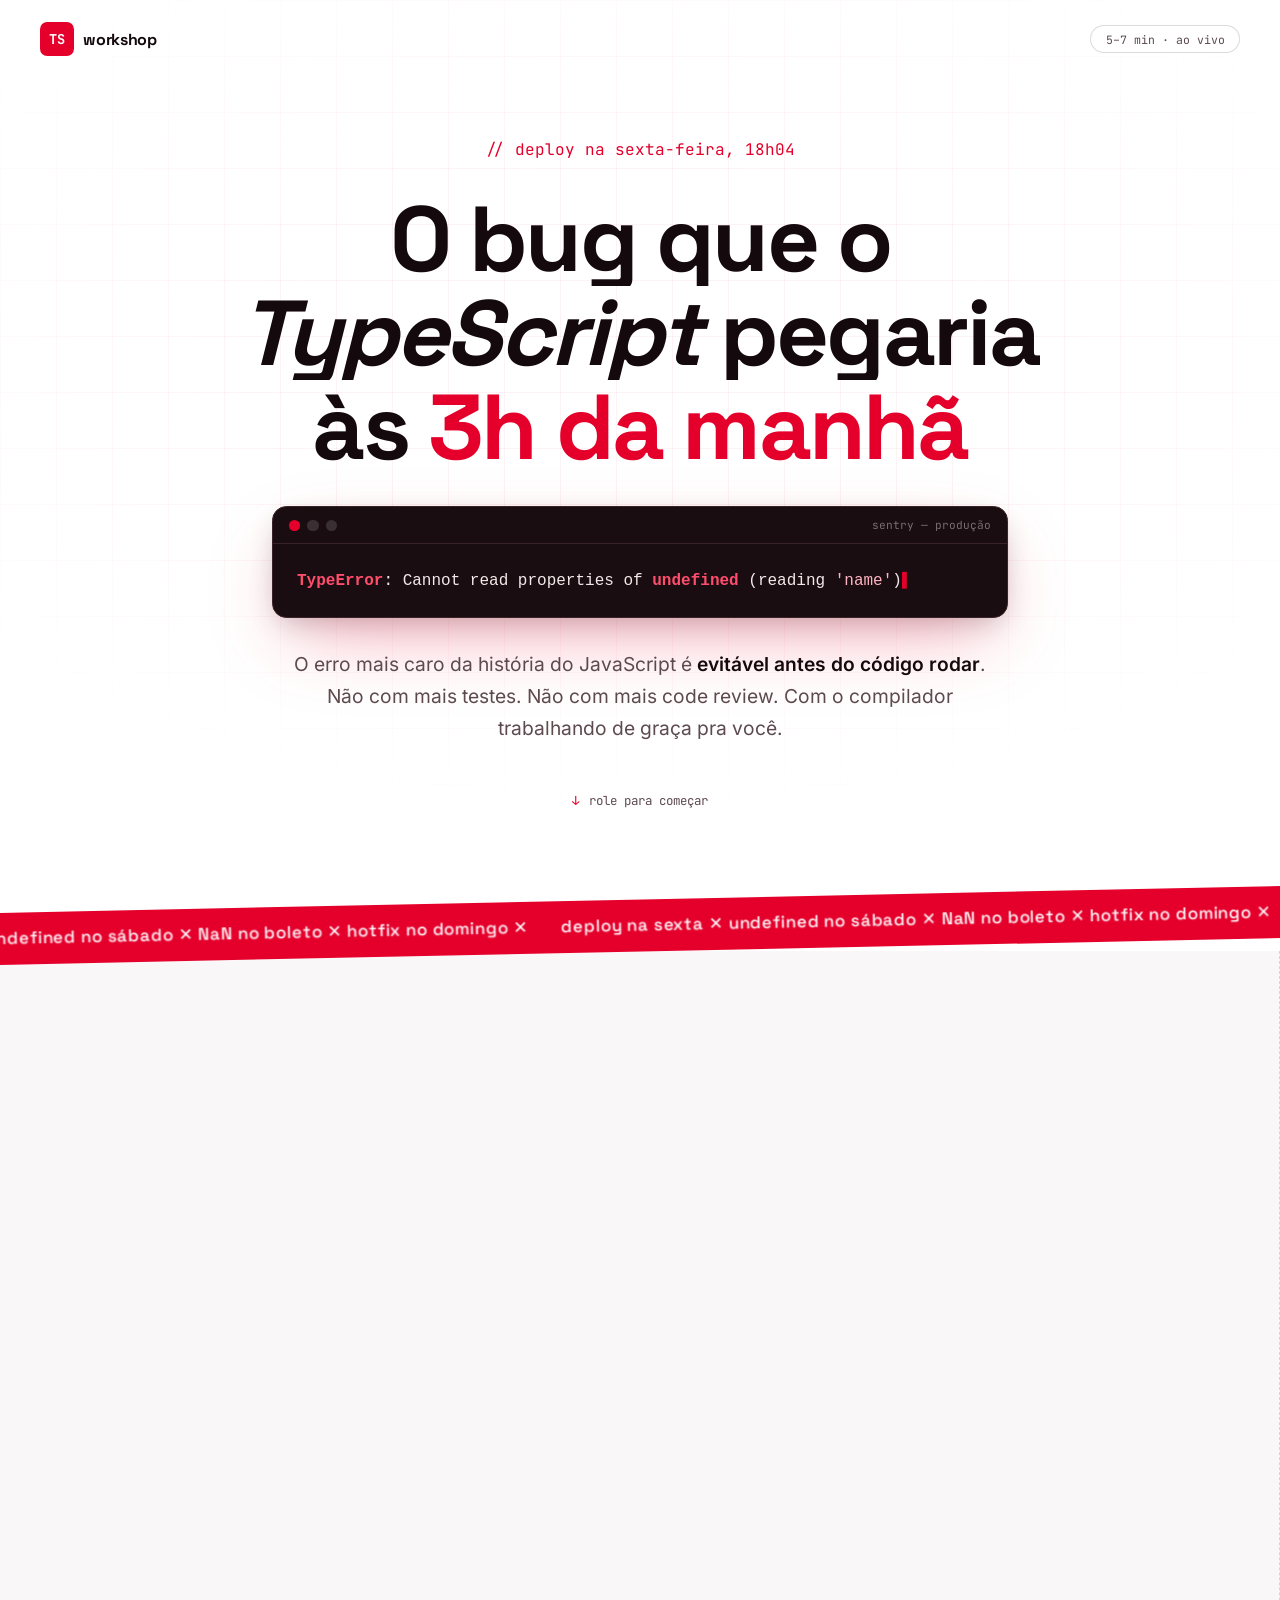
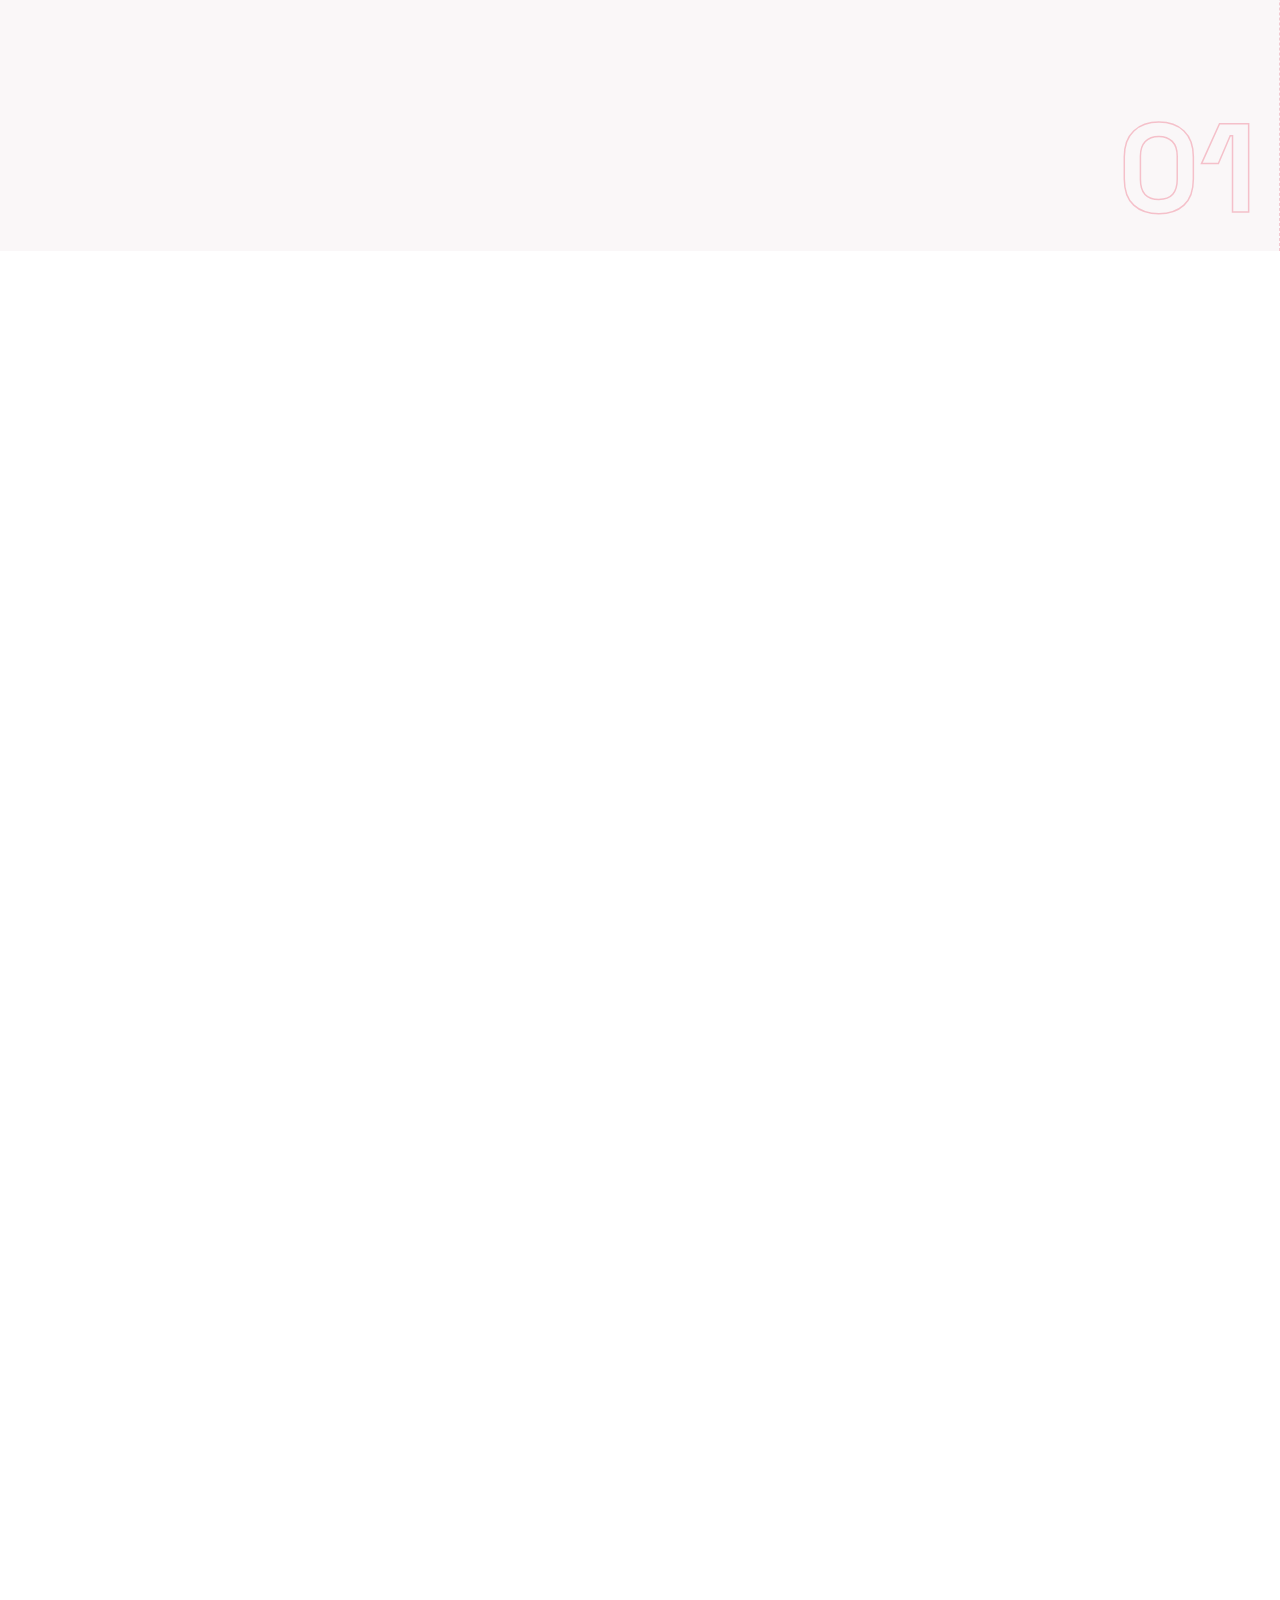
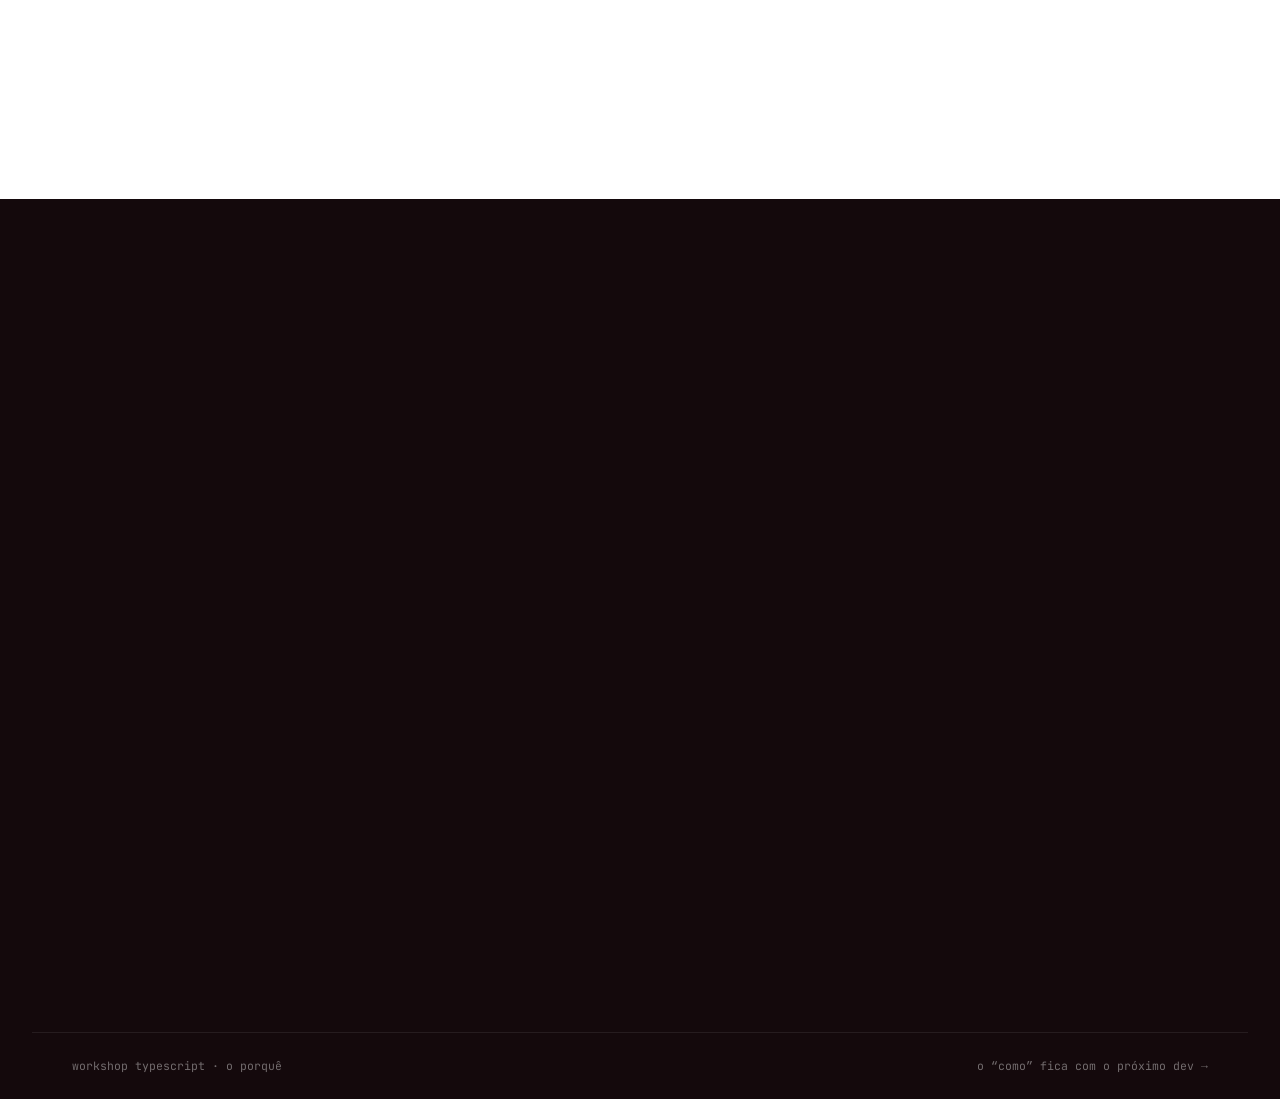
==== index.html @ 667bcd39 "Add TypeScript workshop landing page with horizontal scroll animations Red & white themed static lan" ====
<!DOCTYPE html>
<html lang="pt-BR" class="no-js">
<head>
  <meta charset="UTF-8" />
  <meta name="viewport" content="width=device-width, initial-scale=1.0" />
  <title>O bug que o TypeScript pegaria às 3h da manhã</title>
  <meta name="description" content="TypeScript não é sobre escrever tipos. É sobre mover o erro de lugar." />
  <link rel="stylesheet" href="styles.css" />
  <link rel="icon" href="data:image/svg+xml,<svg xmlns='http://www.w3.org/2000/svg' viewBox='0 0 100 100'><rect width='100' height='100' rx='16' fill='%23e4002b'/><text x='50' y='68' font-size='52' text-anchor='middle' fill='white' font-family='monospace' font-weight='bold'>TS</text></svg>" />
</head>
<body>

  <!-- Barra de progresso -->
  <div class="progress-bar" aria-hidden="true"><div class="progress-bar__fill"></div></div>

  <!-- Nav -->
  <nav class="nav">
    <div class="nav__logo"><span class="nav__logo-mark">TS</span><span class="nav__logo-text">workshop</span></div>
    <div class="nav__tag">5–7 min &middot; ao vivo</div>
  </nav>

  <!-- ============ HERO ============ -->
  <header class="hero">
    <div class="hero__bg-grid" aria-hidden="true"></div>
    <div class="hero__content">
      <p class="hero__kicker reveal-hero">// deploy na sexta-feira, 18h04</p>
      <h1 class="hero__title">
        <span class="hero__line"><span class="reveal-hero-line">O bug que o</span></span>
        <span class="hero__line"><span class="reveal-hero-line"><em>TypeScript</em> pegaria</span></span>
        <span class="hero__line"><span class="reveal-hero-line">às <span class="hero__red">3h da manhã</span></span></span>
      </h1>
      <div class="hero__terminal reveal-hero">
        <div class="terminal__bar">
          <span class="terminal__dot"></span><span class="terminal__dot"></span><span class="terminal__dot"></span>
          <span class="terminal__title">sentry — produção</span>
        </div>
        <pre class="terminal__body"><code><span class="t-red">TypeError</span><span class="t-white">: Cannot read properties of </span><span class="t-red">undefined</span><span class="t-white"> (reading </span><span class="t-str">'name'</span><span class="t-white">)</span><span class="terminal__cursor">▌</span></code></pre>
      </div>
      <p class="hero__sub reveal-hero">O erro mais caro da história do JavaScript é <strong>evitável antes do código rodar</strong>.<br />Não com mais testes. Não com mais code review. Com o compilador trabalhando de graça pra você.</p>
      <div class="hero__scroll-hint reveal-hero">
        <span class="hero__scroll-arrow">↓</span> role para começar
      </div>
    </div>
  </header>

  <!-- Marquee -->
  <div class="marquee" aria-hidden="true">
    <div class="marquee__track">
      <span>deploy na sexta ✕ undefined no sábado ✕ NaN no boleto ✕ hotfix no domingo ✕ </span><span>deploy na sexta ✕ undefined no sábado ✕ NaN no boleto ✕ hotfix no domingo ✕ </span>
    </div>
  </div>

  <!-- ============ SCROLL HORIZONTAL ============ -->
  <section class="hwrap" id="horizontal">
    <div class="htrack">

      <!-- Painel 1 — Abertura -->
      <article class="panel panel--intro" data-panel="01">
        <div class="panel__num">01</div>
        <div class="panel__inner">
          <p class="panel__kicker anim">a abertura</p>
          <h2 class="panel__title anim">“Levanta a mão quem já fez <span class="u-red">deploy na sexta</span>.”</h2>
          <p class="panel__text anim">Agora deixa a mão levantada quem descobriu <strong>no sábado</strong> que <code class="inline-code">user.name</code> era <code class="inline-code">undefined</code>.</p>
          <p class="panel__text anim">Esse erro tem nome, sobrenome e endereço — e uma família inteira de primos. Todos evitáveis <strong>antes do código rodar</strong>.</p>
        </div>
      </article>

      <!-- Painel 2 — A tese -->
      <article class="panel panel--red" data-panel="02">
        <div class="panel__num">02</div>
        <div class="panel__inner">
          <p class="panel__kicker anim">a tese</p>
          <h2 class="panel__title panel__title--big anim">TypeScript não é sobre escrever tipos.<br />É sobre <em>mover o erro de lugar</em>.</h2>
          <div class="cost-ladder">
            <div class="cost anim">
              <div class="cost__where">no <strong>editor</strong>, agora</div>
              <div class="cost__price">custa 10 segundos</div>
              <div class="cost__bar" style="--w: 6%"></div>
            </div>
            <div class="cost anim">
              <div class="cost__where">no <strong>code review</strong></div>
              <div class="cost__price">custa 20 minutos e um comentário passivo-agressivo</div>
              <div class="cost__bar" style="--w: 38%"></div>
            </div>
            <div class="cost anim">
              <div class="cost__where">em <strong>produção</strong></div>
              <div class="cost__price">custa Sentry lotado, hotfix, e o seu sábado</div>
              <div class="cost__bar" style="--w: 100%"></div>
            </div>
          </div>
          <p class="panel__text anim">TypeScript desloca o erro pro lugar mais barato possível: <strong>o sublinhado vermelho, antes do commit</strong>.</p>
        </div>
      </article>

      <!-- Painel 3 — JS aceita tudo -->
      <article class="panel panel--code" data-panel="03">
        <div class="panel__num">03</div>
        <div class="panel__inner panel__inner--split">
          <div class="panel__copy">
            <p class="panel__kicker anim">exemplo ao vivo</p>
            <h2 class="panel__title anim">JavaScript <span class="u-red">aceita tudo</span></h2>
            <p class="panel__text anim">O JavaScript não reclamou. Ele <strong>cooperou com o bug</strong>.</p>
            <p class="panel__text anim"><code class="inline-code">100 * undefined</code> é <code class="inline-code">NaN</code> — e <code class="inline-code">NaN</code> viaja feliz pelo sistema até aparecer num boleto.</p>
          </div>
          <div class="code-card anim">
            <div class="code-card__bar">
              <span class="code-card__lang code-card__lang--js">JS</span>
              <span class="code-card__file">desconto.js</span>
            </div>
            <pre class="code-card__body"><code><span class="t-kw">function</span> <span class="t-fn">calcularDesconto</span>(<span class="t-var">pedido</span>) {
  <span class="t-kw">return</span> <span class="t-var">pedido</span>.<span class="t-prop">total</span> * <span class="t-var">pedido</span>.<span class="t-prop">desconto</span>;
}

<span class="t-cm">// Três meses depois, outro dev chama:</span>
<span class="t-fn">calcularDesconto</span>({ <span class="t-prop">total</span>: <span class="t-num">100</span>, <span class="t-prop t-strike">descontoPercentual</span>: <span class="t-num">0.1</span> });

<span class="t-cm">// Resultado: <span class="t-nan">NaN</span>. Sem erro. Sem aviso.</span>
<span class="t-cm">// Só NaN no carrinho do cliente.</span></code></pre>
          </div>
        </div>
      </article>

      <!-- Painel 4 — O mesmo código em TS -->
      <article class="panel panel--code" data-panel="04">
        <div class="panel__num">04</div>
        <div class="panel__inner panel__inner--split panel__inner--rev">
          <div class="panel__copy">
            <p class="panel__kicker anim">o mesmo código</p>
            <h2 class="panel__title anim">TypeScript <span class="u-red">reclama agora</span></h2>
            <p class="panel__text anim">O erro aparece no editor, com sugestão de correção — antes de virar commit, antes de virar boleto.</p>
            <blockquote class="punchline anim">“O vermelho no editor é irritante.<br />O vermelho no Sentry é <em>caro</em>.”</blockquote>
          </div>
          <div class="code-card anim">
            <div class="code-card__bar">
              <span class="code-card__lang code-card__lang--ts">TS</span>
              <span class="code-card__file">desconto.ts</span>
            </div>
            <pre class="code-card__body"><code><span class="t-kw">interface</span> <span class="t-type">Pedido</span> {
  <span class="t-prop">total</span>: <span class="t-type">number</span>;
  <span class="t-prop">desconto</span>: <span class="t-type">number</span>;
}

<span class="t-kw">function</span> <span class="t-fn">calcularDesconto</span>(<span class="t-var">pedido</span>: <span class="t-type">Pedido</span>) {
  <span class="t-kw">return</span> <span class="t-var">pedido</span>.<span class="t-prop">total</span> * <span class="t-var">pedido</span>.<span class="t-prop">desconto</span>;
}

<span class="t-fn">calcularDesconto</span>({ <span class="t-prop">total</span>: <span class="t-num">100</span>, <span class="t-err">descontoPercentual</span>: <span class="t-num">0.1</span> });</code></pre>
            <div class="code-card__error">
              <span class="code-card__error-x">✕</span>
              <div>
                <strong>'descontoPercentual' does not exist in type 'Pedido'.</strong><br />
                <span class="code-card__error-hint">Did you mean 'desconto'?</span>
              </div>
            </div>
          </div>
        </div>
      </article>

      <!-- Painel 5 — Objeções -->
      <article class="panel panel--wide" data-panel="05">
        <div class="panel__num">05</div>
        <div class="panel__inner">
          <p class="panel__kicker anim">desmontando as objeções</p>
          <h2 class="panel__title anim">“Tá, mas…”</h2>
          <div class="objections">
            <div class="objection anim">
              <div class="objection__quote">“TS me deixa mais lento”</div>
              <p class="objection__answer">Verdade. Você perde <strong>10 segundos</strong> escrevendo o tipo. Em troca, deixa de perder <strong>2 horas</strong> debugando por que <code class="inline-code">NaN</code> apareceu num boleto.</p>
              <p class="objection__punch">É o pior trade da história… pra quem gosta de debugar.</p>
            </div>
            <div class="objection anim">
              <div class="objection__quote">“TS é verboso”</div>
              <p class="objection__answer">Isso era verdade em 2016. TypeScript moderno <strong>infere</strong> quase tudo:</p>
              <pre class="objection__code"><code><span class="t-kw">const</span> <span class="t-var">usuarios</span> = [<span class="t-str">"Ana"</span>, <span class="t-str">"Bruno"</span>]; <span class="t-cm">// string[]</span>
<span class="t-kw">const</span> <span class="t-var">total</span> = <span class="t-var">usuarios</span>.<span class="t-prop">length</span> * <span class="t-num">2</span>; <span class="t-cm">// number</span>

<span class="t-var">usuarios</span>.<span class="t-fn">map</span>(<span class="t-var">u</span> <span class="t-kw">=&gt;</span> <span class="t-var">u</span>.<span class="t-fn">toUpperCase</span>());
<span class="t-cm">// autocomplete completo, zero anotação</span></code></pre>
              <p class="objection__punch">Zero anotações. 100% tipado.</p>
            </div>
            <div class="objection anim">
              <div class="objection__quote">“Quando dá problema eu uso <code class="inline-code">any</code>”</div>
              <p class="objection__answer"><code class="inline-code">any</code> é o TypeScript em <strong>modo avião</strong>. Tá instalado, tá bonito no package.json, mas não faz absolutamente nada.</p>
              <p class="objection__punch">Cada <code class="inline-code">any</code> é uma promessa: “confia, eu sei o que tô fazendo”. Daqui a 6 meses, quem lê essa promessa é você.</p>
            </div>
          </div>
        </div>
      </article>

      <!-- Painel 6 — Documentação que não mente -->
      <article class="panel panel--red panel--code" data-panel="06">
        <div class="panel__num">06</div>
        <div class="panel__inner panel__inner--split">
          <div class="panel__copy">
            <p class="panel__kicker anim">júnior vs sênior</p>
            <h2 class="panel__title anim">Tipo é documentação<br />que <em>não mente</em></h2>
            <ul class="lie-list">
              <li class="anim">Comentário desatualiza <span>em silêncio</span></li>
              <li class="anim">README desatualiza <span>em silêncio</span></li>
              <li class="anim">JSDoc desatualiza <span>em silêncio</span></li>
              <li class="lie-list__truth anim">Tipo errado <strong>quebra o build</strong></li>
            </ul>
          </div>
          <div class="code-card code-card--on-red anim">
            <div class="code-card__bar">
              <span class="code-card__lang code-card__lang--ts">TS</span>
              <span class="code-card__file">contrato.ts</span>
            </div>
            <pre class="code-card__body"><code><span class="t-cm">// Isso aqui é um comentário.</span>
<span class="t-cm">// Pode estar mentindo agora mesmo.</span>
<span class="t-cm">// @param desconto — valor entre 0 e 1</span>

<span class="t-cm t-cm--strong">// Isso aqui é um contrato.</span>
<span class="t-cm t-cm--strong">// Se mentir, não compila.</span>
<span class="t-kw">function</span> <span class="t-fn">aplicar</span>(<span class="t-var">desconto</span>: <span class="t-type">number</span>): <span class="t-type">Preco</span> { <span class="t-cm">...</span> }</code></pre>
          </div>
        </div>
      </article>

      <!-- Painel 7 — O número -->
      <article class="panel panel--stat" data-panel="07">
        <div class="panel__num">07</div>
        <div class="panel__inner panel__inner--center">
          <p class="panel__kicker anim">pra quem gosta de número</p>
          <div class="stat anim">
            <span class="stat__value"><span class="stat__counter" data-target="15">0</span><span class="stat__pct">%</span></span>
            <p class="stat__label">dos bugs reais analisados teriam sido<br /><strong>detectados por um verificador de tipos</strong></p>
          </div>
          <p class="stat__source anim">Microsoft + University College London, <em>“To Type or Not to Type”</em> — milhares de bugs reais em projetos JavaScript públicos no GitHub.</p>
          <p class="stat__punch anim">Um em cada sete bugs. <span class="u-red">De graça.</span> Antes do commit.</p>
        </div>
      </article>

    </div>
  </section>

  <!-- ============ FECHAMENTO ============ -->
  <section class="outro">
    <div class="outro__inner">
      <p class="outro__line reveal-outro">TypeScript não é sobre confiar <em>menos</em> em você.</p>
      <p class="outro__line outro__line--big reveal-outro">É sobre não precisar confiar na sua <span class="u-red">memória</span><br />às 18h de uma sexta-feira.</p>
      <p class="outro__thanks reveal-outro">obrigado <span class="outro__cursor">▌</span></p>
    </div>
    <footer class="footer">
      <span>workshop typescript · o porquê</span>
      <span class="footer__hint">o “como” fica com o próximo dev →</span>
    </footer>
  </section>

  <script src="vendor/gsap.min.js"></script>
  <script src="vendor/ScrollTrigger.min.js"></script>
  <script src="main.js"></script>
</body>
</html>
---- styles.css ----
/* ============================================================
   O bug que o TypeScript pegaria às 3h da manhã
   Tema: vermelho & branco, moderno
   ============================================================ */

/* Fontes locais — a página funciona 100% offline */
@font-face {
  font-family: "Space Grotesk";
  font-weight: 500;
  font-style: normal;
  font-display: swap;
  src: url("vendor/fonts/space-grotesk-latin-500-normal.woff2") format("woff2");
}
@font-face {
  font-family: "Space Grotesk";
  font-weight: 700;
  font-style: normal;
  font-display: swap;
  src: url("vendor/fonts/space-grotesk-latin-700-normal.woff2") format("woff2");
}
@font-face {
  font-family: "Inter";
  font-weight: 400;
  font-style: normal;
  font-display: swap;
  src: url("vendor/fonts/inter-latin-400-normal.woff2") format("woff2");
}
@font-face {
  font-family: "Inter";
  font-weight: 600;
  font-style: normal;
  font-display: swap;
  src: url("vendor/fonts/inter-latin-600-normal.woff2") format("woff2");
}
@font-face {
  font-family: "JetBrains Mono";
  font-weight: 400;
  font-style: normal;
  font-display: swap;
  src: url("vendor/fonts/jetbrains-mono-latin-400-normal.woff2") format("woff2");
}
@font-face {
  font-family: "JetBrains Mono";
  font-weight: 400;
  font-style: italic;
  font-display: swap;
  src: url("vendor/fonts/jetbrains-mono-latin-400-italic.woff2") format("woff2");
}
@font-face {
  font-family: "JetBrains Mono";
  font-weight: 700;
  font-style: normal;
  font-display: swap;
  src: url("vendor/fonts/jetbrains-mono-latin-700-normal.woff2") format("woff2");
}

:root {
  --red: #e4002b;
  --red-dark: #b30022;
  --red-soft: #ffe9ed;
  --ink: #14090c;
  --ink-soft: #5c4a4f;
  --white: #ffffff;
  --off-white: #faf7f8;
  --code-bg: #1a0d11;
  --code-border: #3a2229;
  --font-display: "Space Grotesk", system-ui, sans-serif;
  --font-body: "Inter", system-ui, sans-serif;
  --font-mono: "JetBrains Mono", ui-monospace, monospace;
}

* { margin: 0; padding: 0; box-sizing: border-box; }

html { scroll-behavior: auto; }

body {
  font-family: var(--font-body);
  background: var(--white);
  color: var(--ink);
  overflow-x: hidden;
  -webkit-font-smoothing: antialiased;
}

::selection { background: var(--red); color: var(--white); }

em { font-style: italic; }
.u-red { color: var(--red); }

/* ---------- Progress bar ---------- */
.progress-bar {
  position: fixed;
  top: 0; left: 0; right: 0;
  height: 4px;
  background: transparent;
  z-index: 1000;
}
.progress-bar__fill {
  height: 100%;
  width: 100%;
  background: var(--red);
  transform-origin: left center;
  transform: scaleX(0);
}

/* ---------- Nav ---------- */
.nav {
  position: fixed;
  top: 0; left: 0; right: 0;
  display: flex;
  align-items: center;
  justify-content: space-between;
  padding: 1.4rem 2.5rem;
  z-index: 900;
  mix-blend-mode: normal;
  pointer-events: none;
}
.nav__logo {
  display: flex;
  align-items: center;
  gap: 0.6rem;
  font-family: var(--font-display);
  font-weight: 700;
}
.nav__logo-mark {
  display: grid;
  place-items: center;
  width: 2.1rem;
  height: 2.1rem;
  background: var(--red);
  color: var(--white);
  border-radius: 0.45rem;
  font-family: var(--font-mono);
  font-size: 0.85rem;
  font-weight: 700;
}
.nav__logo-text { letter-spacing: -0.02em; }
.nav__tag {
  font-family: var(--font-mono);
  font-size: 0.72rem;
  color: var(--ink-soft);
  border: 1px solid rgba(20, 9, 12, 0.15);
  border-radius: 99px;
  padding: 0.35rem 0.9rem;
  background: rgba(255, 255, 255, 0.7);
  backdrop-filter: blur(8px);
}

/* ---------- Hero ---------- */
.hero {
  min-height: 100vh;
  display: grid;
  place-items: center;
  position: relative;
  padding: 7rem 2rem 4rem;
  background: var(--white);
  overflow: hidden;
}
.hero__bg-grid {
  position: absolute;
  inset: 0;
  background-image:
    linear-gradient(rgba(228, 0, 43, 0.05) 1px, transparent 1px),
    linear-gradient(90deg, rgba(228, 0, 43, 0.05) 1px, transparent 1px);
  background-size: 56px 56px;
  mask-image: radial-gradient(ellipse 90% 70% at 50% 40%, black 30%, transparent 75%);
  -webkit-mask-image: radial-gradient(ellipse 90% 70% at 50% 40%, black 30%, transparent 75%);
}
.hero__content {
  position: relative;
  max-width: 62rem;
  text-align: center;
  display: flex;
  flex-direction: column;
  align-items: center;
  gap: 2rem;
}
.hero__kicker {
  font-family: var(--font-mono);
  color: var(--red);
  font-size: clamp(0.8rem, 1.4vw, 1rem);
}
.hero__title {
  font-family: var(--font-display);
  font-weight: 700;
  font-size: clamp(2.6rem, 7.2vw, 6rem);
  line-height: 1.02;
  letter-spacing: -0.03em;
}
.hero__line { display: block; overflow: hidden; }
.hero__line > span { display: inline-block; }
.hero__red {
  color: var(--red);
  position: relative;
  white-space: nowrap;
}
.hero__sub {
  max-width: 44rem;
  font-size: clamp(1rem, 1.6vw, 1.2rem);
  line-height: 1.65;
  color: var(--ink-soft);
}
.hero__sub strong { color: var(--ink); }

.hero__scroll-hint {
  font-family: var(--font-mono);
  font-size: 0.78rem;
  color: var(--ink-soft);
  display: flex;
  align-items: center;
  gap: 0.6rem;
  margin-top: 1rem;
}
.hero__scroll-arrow {
  display: inline-block;
  color: var(--red);
  animation: bounce 1.6s ease-in-out infinite;
}
@keyframes bounce {
  0%, 100% { transform: translateY(-3px); }
  50% { transform: translateY(4px); }
}

/* ---------- Terminal (hero) ---------- */
.hero__terminal {
  width: min(46rem, 92vw);
  background: var(--code-bg);
  border-radius: 0.9rem;
  border: 1px solid var(--code-border);
  box-shadow: 0 30px 80px -20px rgba(228, 0, 43, 0.35), 0 10px 30px -10px rgba(20, 9, 12, 0.3);
  text-align: left;
  overflow: hidden;
}
.terminal__bar {
  display: flex;
  align-items: center;
  gap: 0.45rem;
  padding: 0.7rem 1rem;
  border-bottom: 1px solid var(--code-border);
}
.terminal__dot {
  width: 0.7rem; height: 0.7rem;
  border-radius: 50%;
  background: rgba(255, 255, 255, 0.14);
}
.terminal__dot:first-child { background: var(--red); }
.terminal__title {
  margin-left: auto;
  font-family: var(--font-mono);
  font-size: 0.7rem;
  color: rgba(255, 255, 255, 0.4);
}
.terminal__body,
.code-card__body,
.objection__code {
  color: #e8dde0; /* cor base p/ pontuação fora dos spans de token */
}
.terminal__body {
  padding: 1.4rem 1.5rem;
  font-family: var(--font-mono);
  font-size: clamp(0.78rem, 1.6vw, 1rem);
  line-height: 1.6;
  white-space: pre-wrap;
  word-break: break-word;
}
.terminal__cursor {
  color: var(--red);
  animation: blink 1s steps(1) infinite;
}
@keyframes blink { 50% { opacity: 0; } }

/* Tokens de código */
.t-red   { color: #ff4d6d; font-weight: 700; }
.t-white { color: #f2e9eb; }
.t-str   { color: #ffb3c1; }
.t-kw    { color: #ff4d6d; }
.t-fn    { color: #ffd166; }
.t-var   { color: #f2e9eb; }
.t-prop  { color: #9ad1ff; }
.t-num   { color: #c8b6ff; }
.t-type  { color: #7ae0c3; }
.t-cm    { color: #7d6a70; }
.t-cm--strong { color: #ffb3c1; }
.t-err   {
  color: #ff4d6d;
  text-decoration: underline wavy #ff2444 1.5px;
  text-underline-offset: 4px;
}
.t-strike { position: relative; }
.t-nan { color: #ff4d6d; font-weight: 700; }

/* ---------- Marquee ---------- */
.marquee {
  background: var(--red);
  color: var(--white);
  overflow: hidden;
  padding: 0.9rem 0;
  transform: rotate(-1.2deg) scale(1.02);
  position: relative;
  z-index: 5;
}
.marquee__track {
  display: flex;
  white-space: nowrap;
  font-family: var(--font-display);
  font-weight: 500;
  font-size: 1.05rem;
  letter-spacing: 0.04em;
  will-change: transform;
}
.marquee__track span { padding-right: 2rem; }

/* ---------- Scroll horizontal ---------- */
.hwrap {
  position: relative;
  overflow: hidden;
  background: var(--off-white);
}
.htrack {
  display: flex;
  height: 100vh;
  width: max-content;
}

.panel {
  position: relative;
  width: 100vw;
  height: 100vh;
  flex-shrink: 0;
  display: grid;
  place-items: center;
  padding: 6rem 4rem 4rem;
  border-right: 1px dashed rgba(228, 0, 43, 0.2);
}
.panel--wide { width: 120vw; }

.panel__num {
  position: absolute;
  bottom: 1.2rem;
  right: 2rem;
  font-family: var(--font-display);
  font-weight: 700;
  font-size: clamp(5rem, 14vh, 9rem);
  line-height: 1;
  color: transparent;
  -webkit-text-stroke: 1.5px rgba(228, 0, 43, 0.22);
  pointer-events: none;
  user-select: none;
}
.panel--red .panel__num { -webkit-text-stroke-color: rgba(255, 255, 255, 0.3); }

.panel__inner {
  max-width: 60rem;
  width: 100%;
}
.panel__inner--center { text-align: center; }
.panel__inner--split {
  display: grid;
  grid-template-columns: 1fr 1.1fr;
  gap: 4rem;
  align-items: center;
  max-width: 78rem;
}
.panel__inner--rev { grid-template-columns: 1.1fr 1fr; }
.panel__inner--rev .panel__copy { order: 2; }
.panel__inner--rev .code-card { order: 1; }

.panel__kicker {
  font-family: var(--font-mono);
  font-size: 0.8rem;
  color: var(--red);
  text-transform: lowercase;
  letter-spacing: 0.12em;
  margin-bottom: 1.2rem;
}
.panel__kicker::before { content: "// "; }

.panel__title {
  font-family: var(--font-display);
  font-weight: 700;
  font-size: clamp(1.9rem, 4vw, 3.4rem);
  line-height: 1.08;
  letter-spacing: -0.02em;
  margin-bottom: 1.6rem;
}
.panel__title--big { font-size: clamp(2rem, 4.6vw, 3.9rem); }

.panel__text {
  font-size: clamp(1rem, 1.5vw, 1.18rem);
  line-height: 1.7;
  color: var(--ink-soft);
  margin-bottom: 1rem;
  max-width: 40rem;
}
.panel__text strong { color: var(--ink); }

.inline-code {
  font-family: var(--font-mono);
  font-size: 0.86em;
  background: var(--red-soft);
  color: var(--red-dark);
  padding: 0.12em 0.42em;
  border-radius: 0.35em;
}

/* Painel vermelho (invertido) */
.panel--red {
  background: var(--red);
  color: var(--white);
}
.panel--red .panel__kicker { color: rgba(255, 255, 255, 0.75); }
.panel--red .panel__text { color: rgba(255, 255, 255, 0.82); }
.panel--red .panel__text strong { color: var(--white); }
.panel--red .inline-code { background: rgba(255, 255, 255, 0.16); color: var(--white); }

/* ---------- Escada de custo (painel 02) ---------- */
.cost-ladder {
  display: flex;
  flex-direction: column;
  gap: 1.1rem;
  margin: 2.2rem 0;
  max-width: 46rem;
}
.cost {
  display: grid;
  grid-template-columns: 11rem 1fr;
  gap: 0.2rem 1.4rem;
  align-items: baseline;
}
.cost__where { font-family: var(--font-display); font-size: 1.05rem; }
.cost__price { font-size: 0.95rem; color: rgba(255, 255, 255, 0.85); }
.cost__bar {
  grid-column: 1 / -1;
  height: 0.5rem;
  border-radius: 99px;
  background: rgba(255, 255, 255, 0.18);
  position: relative;
  overflow: hidden;
}
.cost__bar::after {
  content: "";
  position: absolute;
  inset: 0;
  width: var(--w);
  background: var(--white);
  border-radius: inherit;
  transform: scaleX(0);
  transform-origin: left center;
  transition: transform 1.1s cubic-bezier(0.22, 1, 0.36, 1) 0.15s;
}
.panel--red.is-active .cost__bar::after { transform: scaleX(1); }

/* ---------- Code cards ---------- */
.code-card {
  background: var(--code-bg);
  border: 1px solid var(--code-border);
  border-radius: 1rem;
  overflow: hidden;
  box-shadow: 0 30px 70px -25px rgba(20, 9, 12, 0.45);
  min-width: 0;
}
.code-card--on-red {
  box-shadow: 0 30px 70px -25px rgba(0, 0, 0, 0.5);
  border-color: rgba(255, 255, 255, 0.15);
}
.code-card__bar {
  display: flex;
  align-items: center;
  gap: 0.8rem;
  padding: 0.75rem 1.1rem;
  border-bottom: 1px solid var(--code-border);
}
.code-card__lang {
  font-family: var(--font-mono);
  font-weight: 700;
  font-size: 0.7rem;
  padding: 0.2rem 0.5rem;
  border-radius: 0.3rem;
}
.code-card__lang--js { background: #f7df1e; color: #1a0d11; }
.code-card__lang--ts { background: #3178c6; color: #fff; }
.code-card__file {
  font-family: var(--font-mono);
  font-size: 0.75rem;
  color: rgba(255, 255, 255, 0.45);
}
.code-card__body {
  padding: 1.3rem 1.4rem;
  font-family: var(--font-mono);
  font-size: clamp(0.72rem, 1.15vw, 0.92rem);
  line-height: 1.75;
  overflow-x: auto;
}
.code-card__error {
  display: flex;
  gap: 0.8rem;
  align-items: flex-start;
  padding: 0.9rem 1.4rem 1.1rem;
  background: rgba(255, 36, 68, 0.1);
  border-top: 1px solid rgba(255, 36, 68, 0.35);
  font-family: var(--font-mono);
  font-size: 0.78rem;
  line-height: 1.55;
  color: #ffccd5;
}
.code-card__error-x {
  color: #fff;
  background: var(--red);
  width: 1.15rem;
  height: 1.15rem;
  border-radius: 50%;
  display: grid;
  place-items: center;
  font-size: 0.6rem;
  flex-shrink: 0;
  margin-top: 0.1rem;
}
.code-card__error-hint { color: #7ae0c3; }

.punchline {
  font-family: var(--font-display);
  font-size: clamp(1.2rem, 2vw, 1.6rem);
  font-weight: 500;
  line-height: 1.35;
  border-left: 4px solid var(--red);
  padding-left: 1.2rem;
  margin-top: 2rem;
}
.punchline em { color: var(--red); font-style: normal; }

/* ---------- Objeções (painel 05) ---------- */
.objections {
  display: grid;
  grid-template-columns: repeat(3, minmax(18rem, 1fr));
  gap: 1.6rem;
  margin-top: 1rem;
}
.objection {
  background: var(--white);
  border: 1px solid rgba(228, 0, 43, 0.14);
  border-radius: 1.1rem;
  padding: 1.8rem 1.6rem;
  box-shadow: 0 18px 45px -20px rgba(228, 0, 43, 0.18);
  display: flex;
  flex-direction: column;
  gap: 0.9rem;
  transition: transform 0.35s ease, box-shadow 0.35s ease;
}
.objection:hover {
  transform: translateY(-6px);
  box-shadow: 0 28px 60px -20px rgba(228, 0, 43, 0.3);
}
.objection__quote {
  font-family: var(--font-display);
  font-weight: 700;
  font-size: 1.25rem;
  color: var(--red);
  line-height: 1.25;
}
.objection__answer {
  font-size: 0.95rem;
  line-height: 1.65;
  color: var(--ink-soft);
}
.objection__answer strong { color: var(--ink); }
.objection__punch {
  font-size: 0.9rem;
  font-weight: 600;
  line-height: 1.5;
  margin-top: auto;
  padding-top: 0.4rem;
  border-top: 1px dashed rgba(228, 0, 43, 0.25);
}
.objection__code {
  background: var(--code-bg);
  border-radius: 0.7rem;
  padding: 0.9rem 1rem;
  font-family: var(--font-mono);
  font-size: 0.68rem;
  line-height: 1.7;
  overflow-x: auto;
}

/* ---------- Lista "mente em silêncio" (painel 06) ---------- */
.lie-list {
  list-style: none;
  display: flex;
  flex-direction: column;
  gap: 0.9rem;
  font-size: clamp(1rem, 1.5vw, 1.2rem);
}
.lie-list li {
  padding-left: 1.6rem;
  position: relative;
  color: rgba(255, 255, 255, 0.85);
}
.lie-list li::before {
  content: "✕";
  position: absolute;
  left: 0;
  color: rgba(255, 255, 255, 0.5);
  font-size: 0.85em;
}
.lie-list li span { opacity: 0.6; font-style: italic; }
.lie-list__truth {
  color: var(--white) !important;
  font-family: var(--font-display);
  font-weight: 700;
  font-size: 1.15em;
  margin-top: 0.5rem;
}
.lie-list__truth::before { content: "✓" !important; color: var(--white) !important; }

/* ---------- Stat (painel 07) ---------- */
.panel--stat { background: var(--off-white); }
.stat { margin: 1rem 0 1.5rem; }
.stat__value {
  font-family: var(--font-display);
  font-weight: 700;
  font-size: clamp(6rem, 22vh, 13rem);
  line-height: 1;
  color: var(--red);
  letter-spacing: -0.04em;
  display: inline-flex;
  align-items: baseline;
}
.stat__pct { font-size: 0.45em; }
.stat__label {
  font-size: clamp(1.05rem, 1.8vw, 1.35rem);
  line-height: 1.5;
  color: var(--ink-soft);
  margin-top: 0.8rem;
}
.stat__label strong { color: var(--ink); }
.stat__source {
  font-size: 0.85rem;
  color: var(--ink-soft);
  max-width: 34rem;
  margin: 0 auto 1.4rem;
  line-height: 1.6;
}
.stat__punch {
  font-family: var(--font-display);
  font-weight: 700;
  font-size: clamp(1.3rem, 2.4vw, 1.9rem);
}

/* ---------- Outro ---------- */
.outro {
  min-height: 100vh;
  background: var(--ink);
  color: var(--white);
  display: flex;
  flex-direction: column;
  justify-content: center;
  align-items: center;
  text-align: center;
  padding: 6rem 2rem 0;
  position: relative;
}
.outro__inner {
  display: flex;
  flex-direction: column;
  gap: 2rem;
  align-items: center;
  flex: 1;
  justify-content: center;
}
.outro__line {
  font-family: var(--font-display);
  font-size: clamp(1.3rem, 2.6vw, 2rem);
  color: rgba(255, 255, 255, 0.75);
}
.outro__line--big {
  font-size: clamp(2rem, 5vw, 4rem);
  font-weight: 700;
  line-height: 1.15;
  letter-spacing: -0.02em;
  color: var(--white);
}
.outro__thanks {
  font-family: var(--font-mono);
  color: var(--red);
  font-size: clamp(1rem, 1.8vw, 1.4rem);
  margin-top: 2rem;
}
.outro__cursor { animation: blink 1s steps(1) infinite; }

.footer {
  width: 100%;
  display: flex;
  justify-content: space-between;
  padding: 1.6rem 2.5rem;
  font-family: var(--font-mono);
  font-size: 0.72rem;
  color: rgba(255, 255, 255, 0.4);
  border-top: 1px solid rgba(255, 255, 255, 0.08);
}

/* ---------- Estados de animação ---------- */
.anim { opacity: 0; }
.reveal-hero, .reveal-hero-line, .reveal-outro { opacity: 0; }

/* Sem JS / prefers-reduced-motion: tudo visível */
@media (prefers-reduced-motion: reduce) {
  .anim, .reveal-hero, .reveal-hero-line, .reveal-outro { opacity: 1 !important; transform: none !important; }
  .marquee__track { animation: none !important; }
  .hero__scroll-arrow, .terminal__cursor, .outro__cursor { animation: none; }
  .panel--red .cost__bar::after { transform: scaleX(1); transition: none; }
}
.no-js .anim, .no-js .reveal-hero, .no-js .reveal-hero-line, .no-js .reveal-outro { opacity: 1; }

/* ---------- Mobile: scroll vertical normal ---------- */
@media (max-width: 900px) {
  .htrack { flex-direction: column; height: auto; width: 100%; }
  .panel, .panel--wide {
    width: 100%;
    height: auto;
    min-height: 100svh;
    padding: 5rem 1.5rem 6rem;
    border-right: none;
    border-bottom: 1px dashed rgba(228, 0, 43, 0.2);
  }
  .panel__inner--split, .panel__inner--rev { grid-template-columns: 1fr; gap: 2rem; }
  .panel__inner--rev .panel__copy { order: 1; }
  .panel__inner--rev .code-card { order: 2; }
  .objections { grid-template-columns: 1fr; }
  .cost { grid-template-columns: 1fr; }
  .nav { padding: 1rem 1.2rem; }
  .panel__num { font-size: 4.5rem; bottom: 0.8rem; right: 1.2rem; }
}
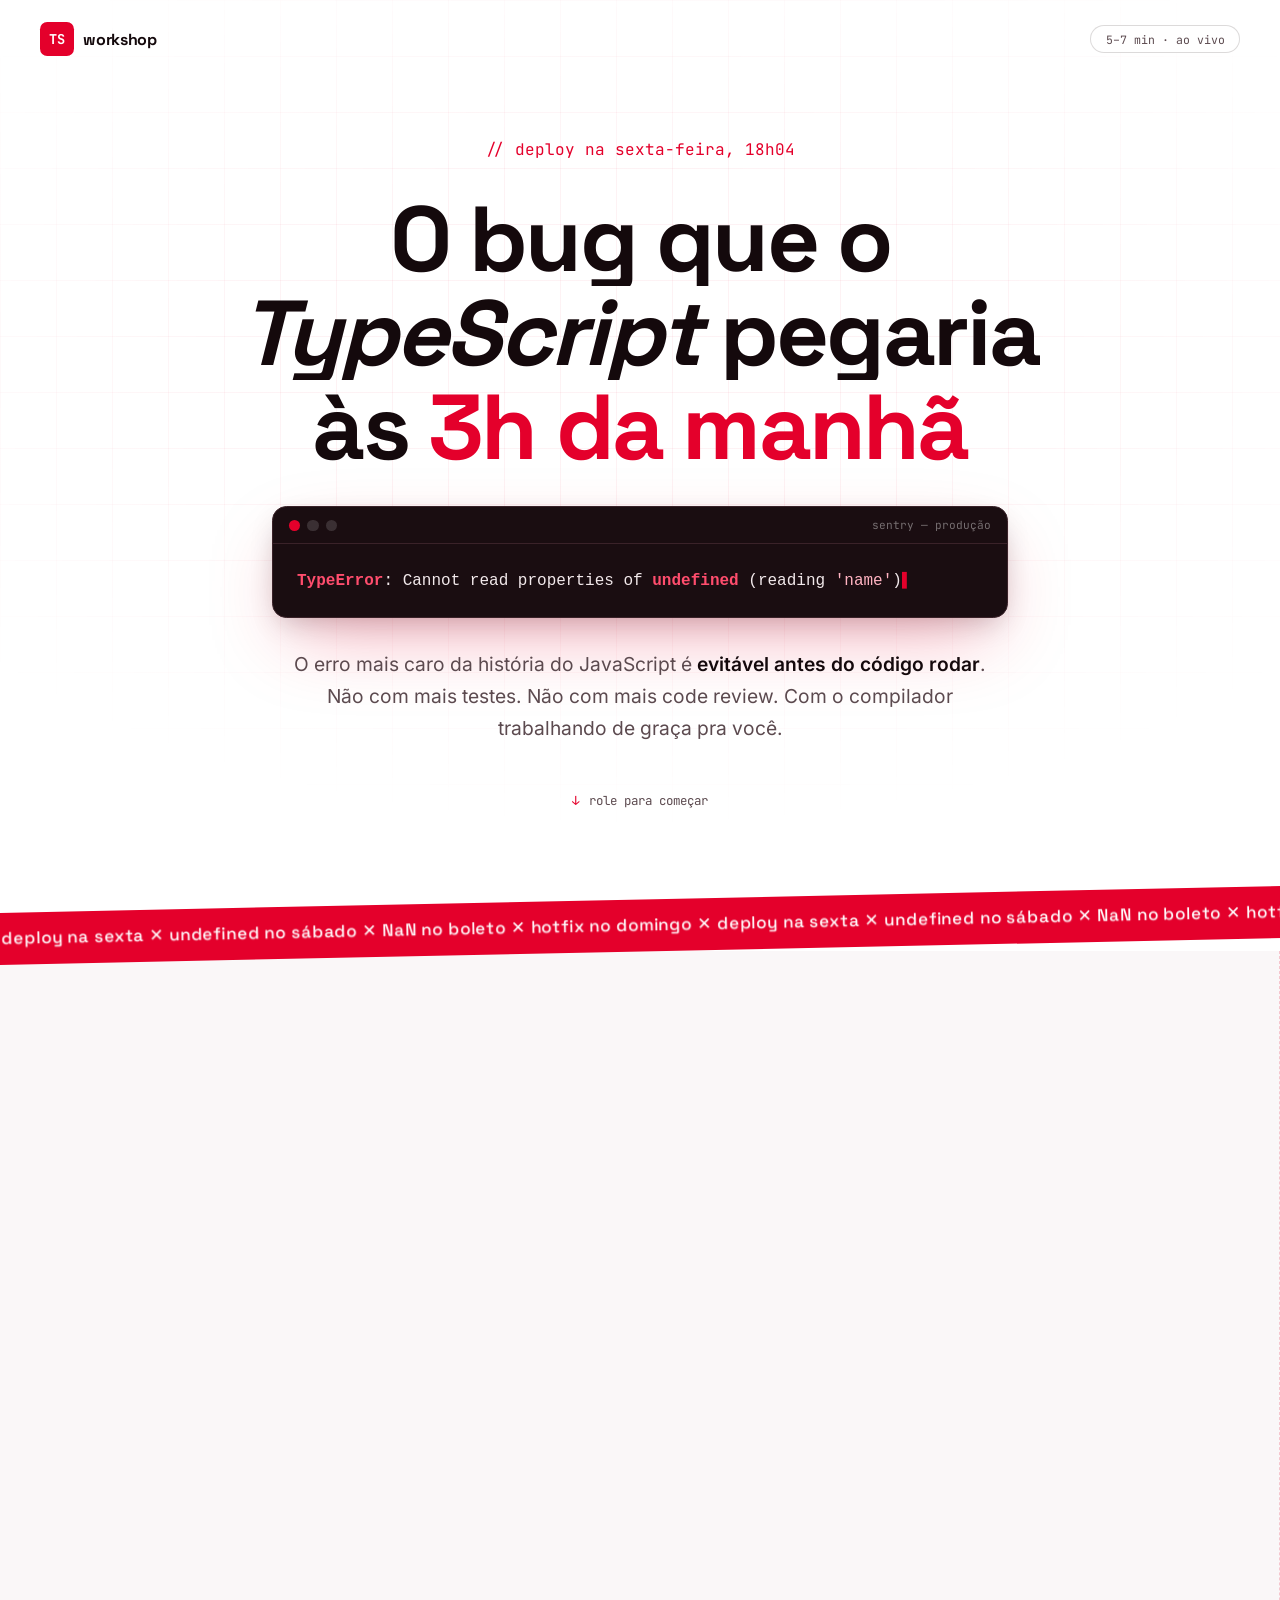
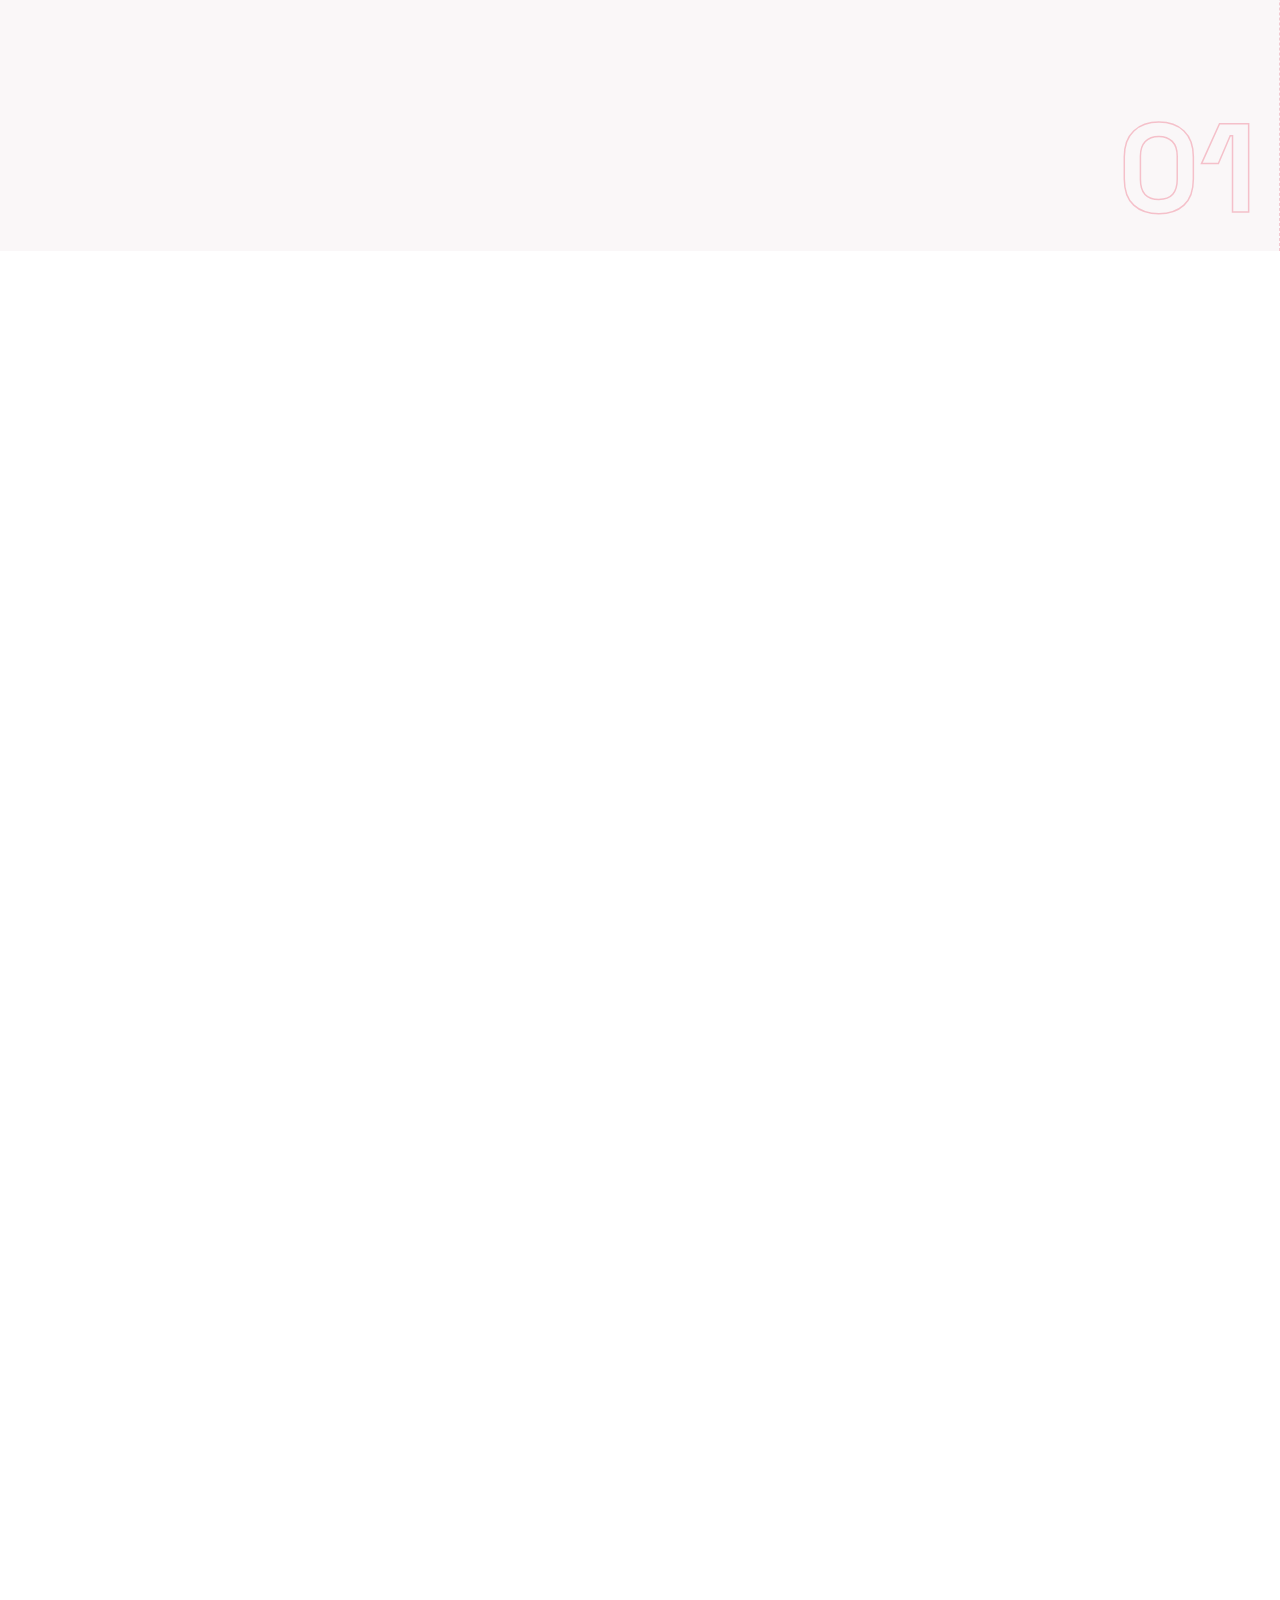
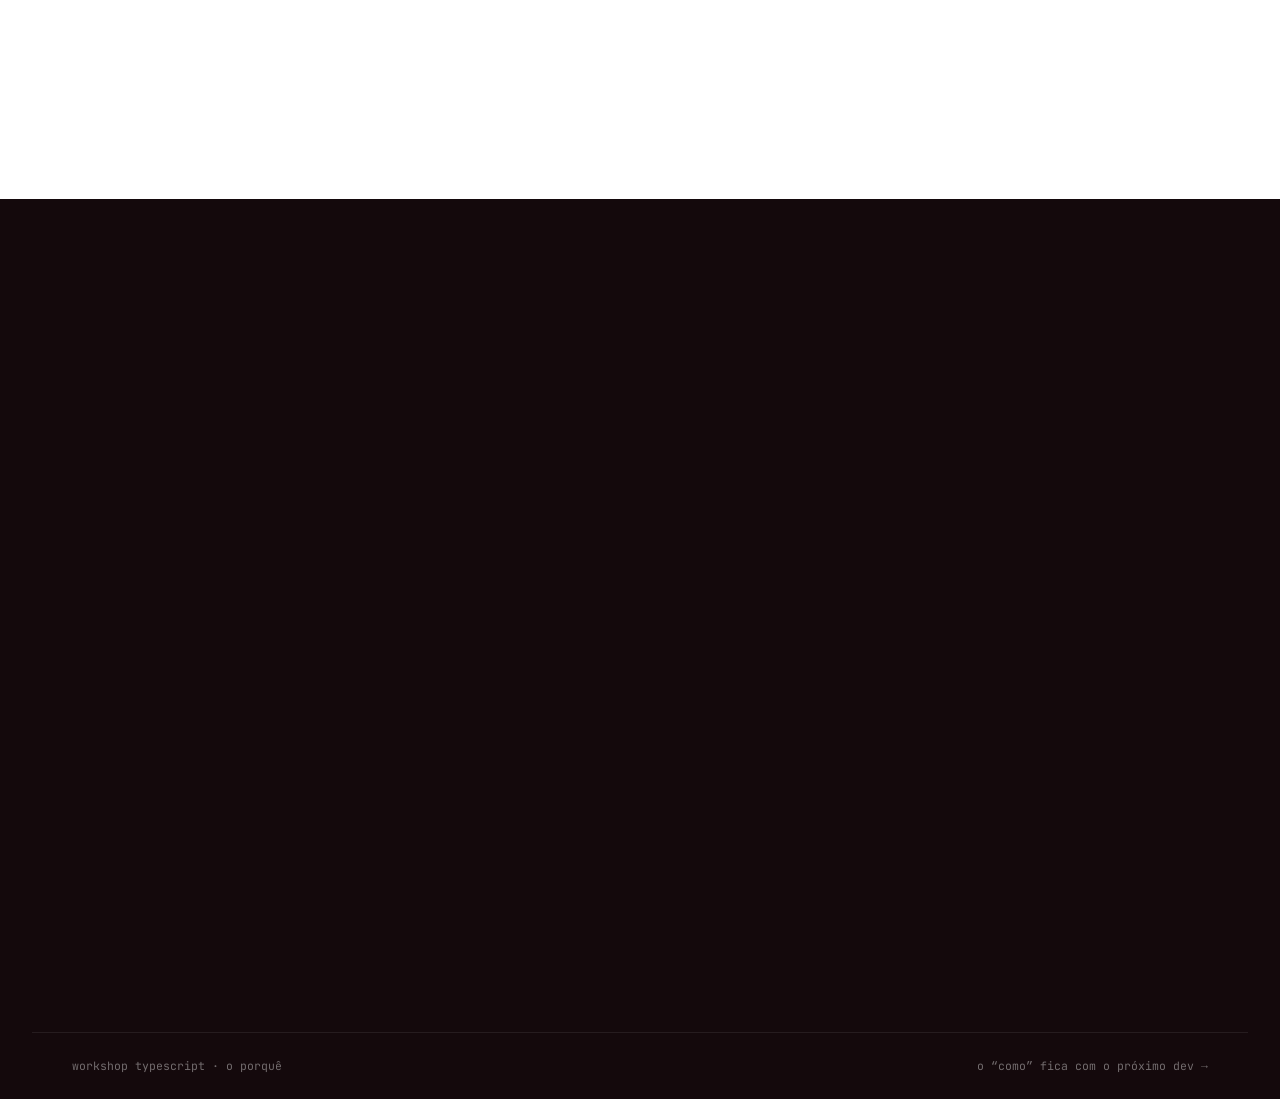
==== commit e1cc6904: "Fix marquee loop seam and objection code card overflow The marquee track was a flex container sized " ====
--- a/index.html
+++ b/index.html
@@ -46,7 +46,7 @@
   <!-- Marquee -->
   <div class="marquee" aria-hidden="true">
     <div class="marquee__track">
-      <span>deploy na sexta ✕ undefined no sábado ✕ NaN no boleto ✕ hotfix no domingo ✕ </span><span>deploy na sexta ✕ undefined no sábado ✕ NaN no boleto ✕ hotfix no domingo ✕ </span>
+      <span>deploy na sexta ✕ undefined no sábado ✕ NaN no boleto ✕ hotfix no domingo ✕&nbsp;</span><span>deploy na sexta ✕ undefined no sábado ✕ NaN no boleto ✕ hotfix no domingo ✕&nbsp;</span><span>deploy na sexta ✕ undefined no sábado ✕ NaN no boleto ✕ hotfix no domingo ✕&nbsp;</span><span>deploy na sexta ✕ undefined no sábado ✕ NaN no boleto ✕ hotfix no domingo ✕&nbsp;</span>
     </div>
   </div>
 
@@ -171,11 +171,14 @@
             <div class="objection anim">
               <div class="objection__quote">“TS é verboso”</div>
               <p class="objection__answer">Isso era verdade em 2016. TypeScript moderno <strong>infere</strong> quase tudo:</p>
-              <pre class="objection__code"><code><span class="t-kw">const</span> <span class="t-var">usuarios</span> = [<span class="t-str">"Ana"</span>, <span class="t-str">"Bruno"</span>]; <span class="t-cm">// string[]</span>
-<span class="t-kw">const</span> <span class="t-var">total</span> = <span class="t-var">usuarios</span>.<span class="t-prop">length</span> * <span class="t-num">2</span>; <span class="t-cm">// number</span>
+              <pre class="objection__code"><code><span class="t-kw">const</span> <span class="t-var">usuarios</span> = [<span class="t-str">"Ana"</span>, <span class="t-str">"Bruno"</span>];
+<span class="t-cm">// ↑ TS já sabe: string[]</span>
+
+<span class="t-kw">const</span> <span class="t-var">total</span> = <span class="t-var">usuarios</span>.<span class="t-prop">length</span> * <span class="t-num">2</span>;
+<span class="t-cm">// ↑ TS já sabe: number</span>
 
 <span class="t-var">usuarios</span>.<span class="t-fn">map</span>(<span class="t-var">u</span> <span class="t-kw">=&gt;</span> <span class="t-var">u</span>.<span class="t-fn">toUpperCase</span>());
-<span class="t-cm">// autocomplete completo, zero anotação</span></code></pre>
+<span class="t-cm">// autocomplete, zero anotação</span></code></pre>
               <p class="objection__punch">Zero anotações. 100% tipado.</p>
             </div>
             <div class="objection anim">
--- a/styles.css
+++ b/styles.css
@@ -300,6 +300,7 @@
 }
 .marquee__track {
   display: flex;
+  width: max-content; /* largura do conteúdo, p/ o loop de -50% fechar sem emenda */
   white-space: nowrap;
   font-family: var(--font-display);
   font-weight: 500;
@@ -307,7 +308,7 @@
   letter-spacing: 0.04em;
   will-change: transform;
 }
-.marquee__track span { padding-right: 2rem; }
+.marquee__track span { flex-shrink: 0; }
 
 /* ---------- Scroll horizontal ---------- */
 .hwrap {
@@ -530,10 +531,11 @@
 /* ---------- Objeções (painel 05) ---------- */
 .objections {
   display: grid;
-  grid-template-columns: repeat(3, minmax(18rem, 1fr));
+  grid-template-columns: repeat(3, minmax(21rem, 1fr));
   gap: 1.6rem;
   margin-top: 1rem;
 }
+.panel--wide .panel__inner { max-width: 76rem; }
 .objection {
   background: var(--white);
   border: 1px solid rgba(228, 0, 43, 0.14);
@@ -575,7 +577,7 @@
   border-radius: 0.7rem;
   padding: 0.9rem 1rem;
   font-family: var(--font-mono);
-  font-size: 0.68rem;
+  font-size: clamp(0.62rem, 0.55vw + 0.35rem, 0.74rem);
   line-height: 1.7;
   overflow-x: auto;
 }
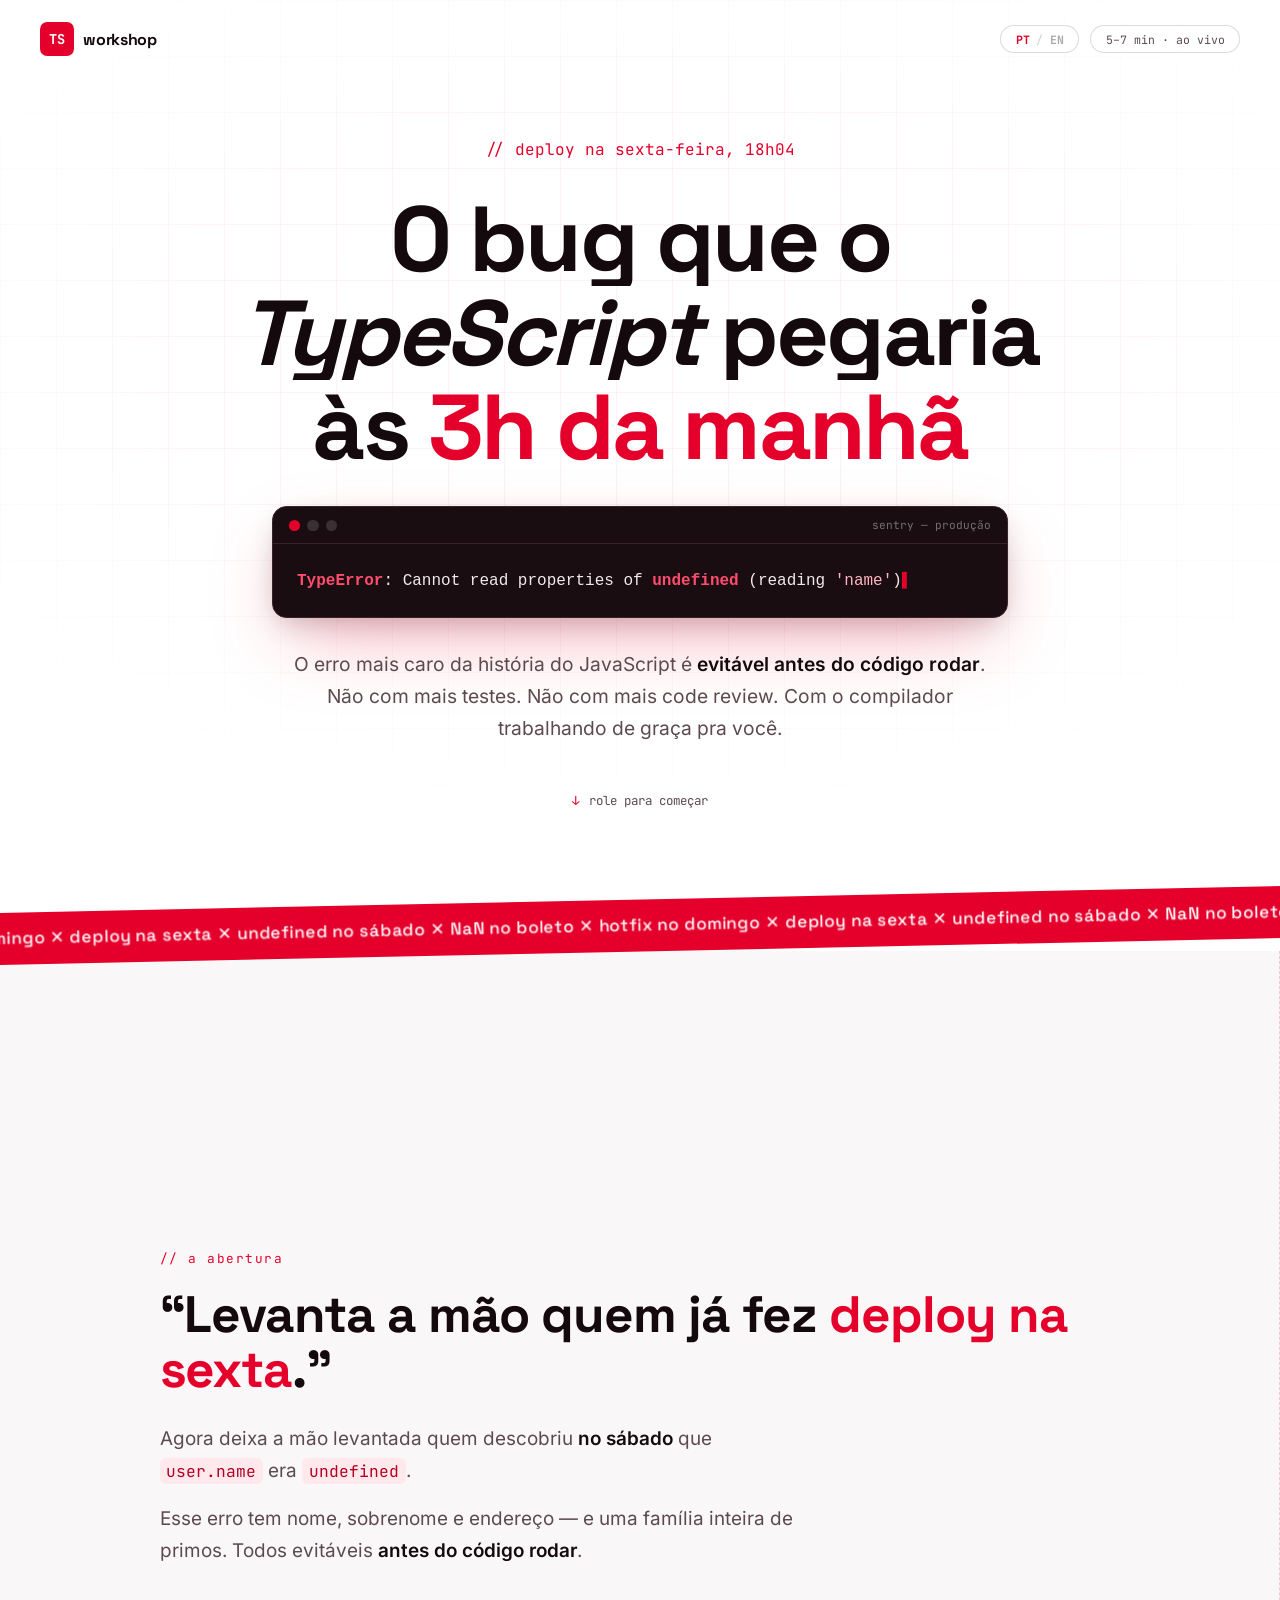
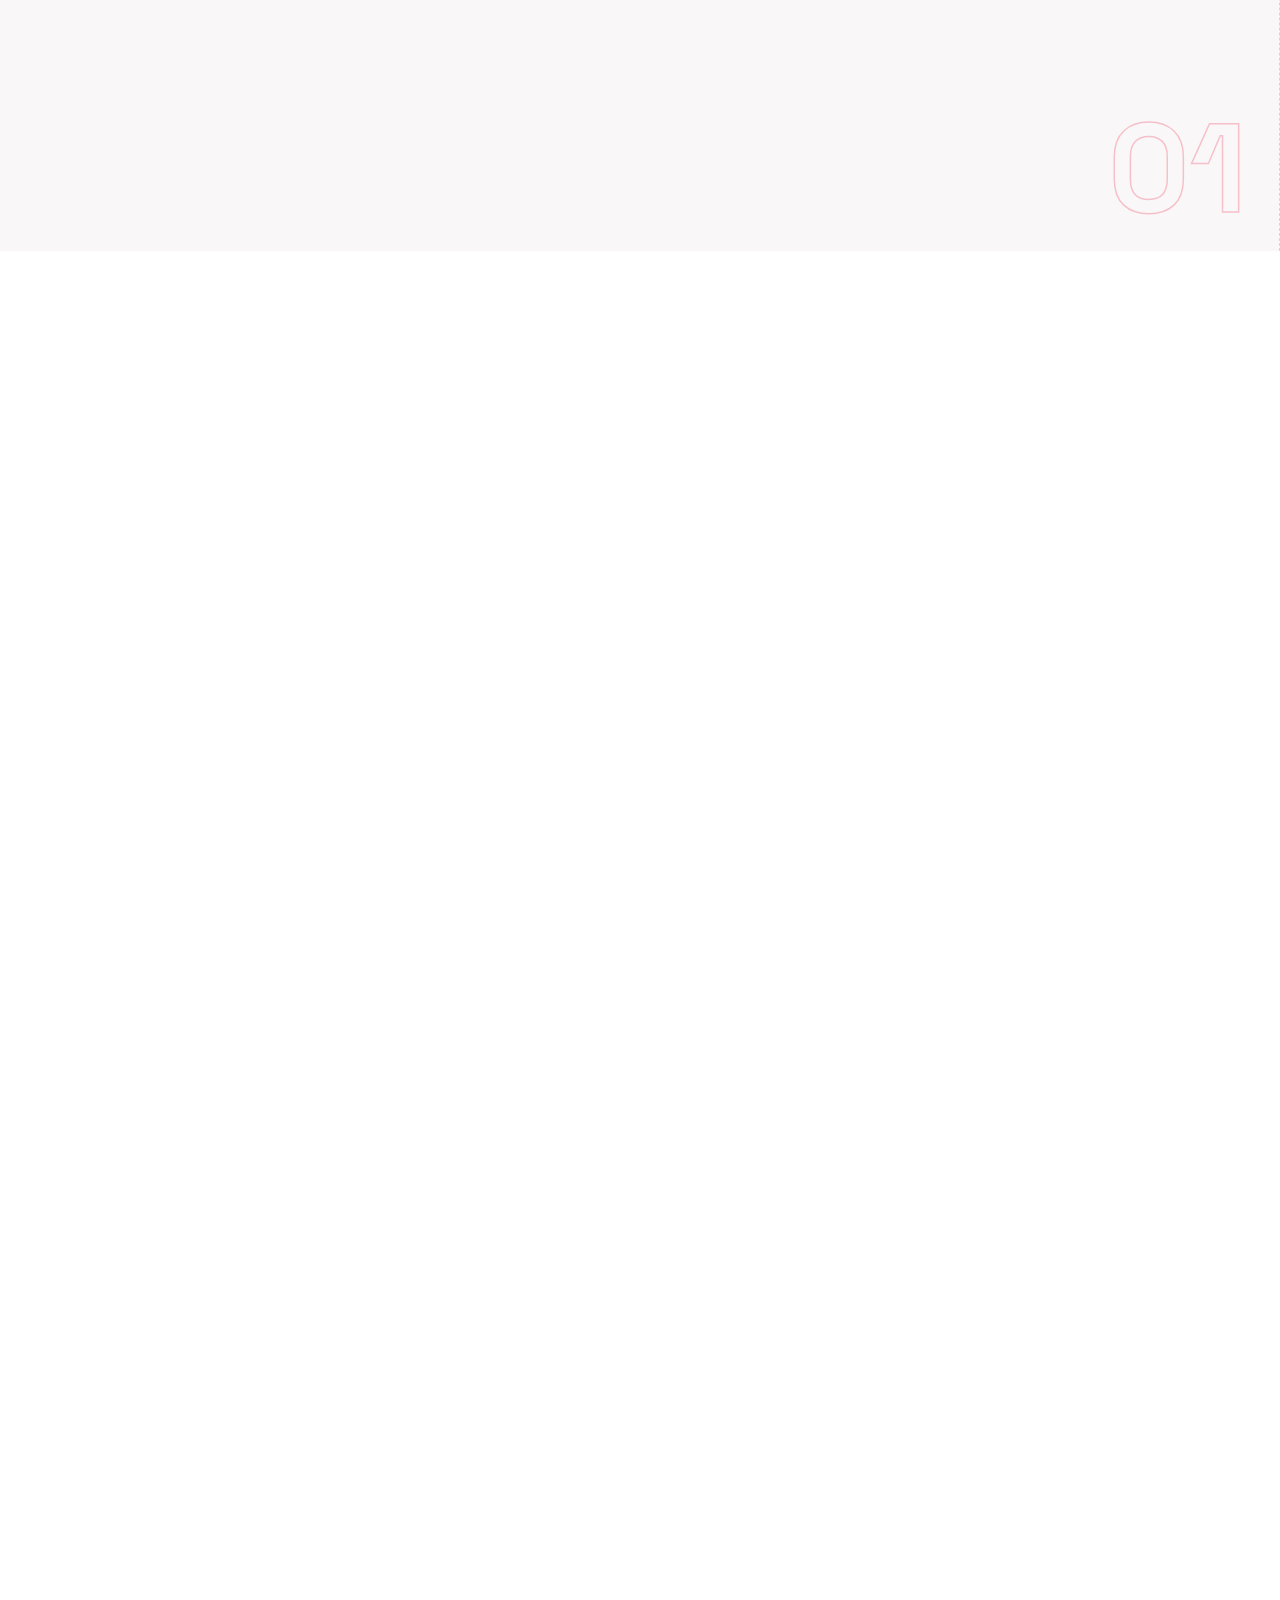
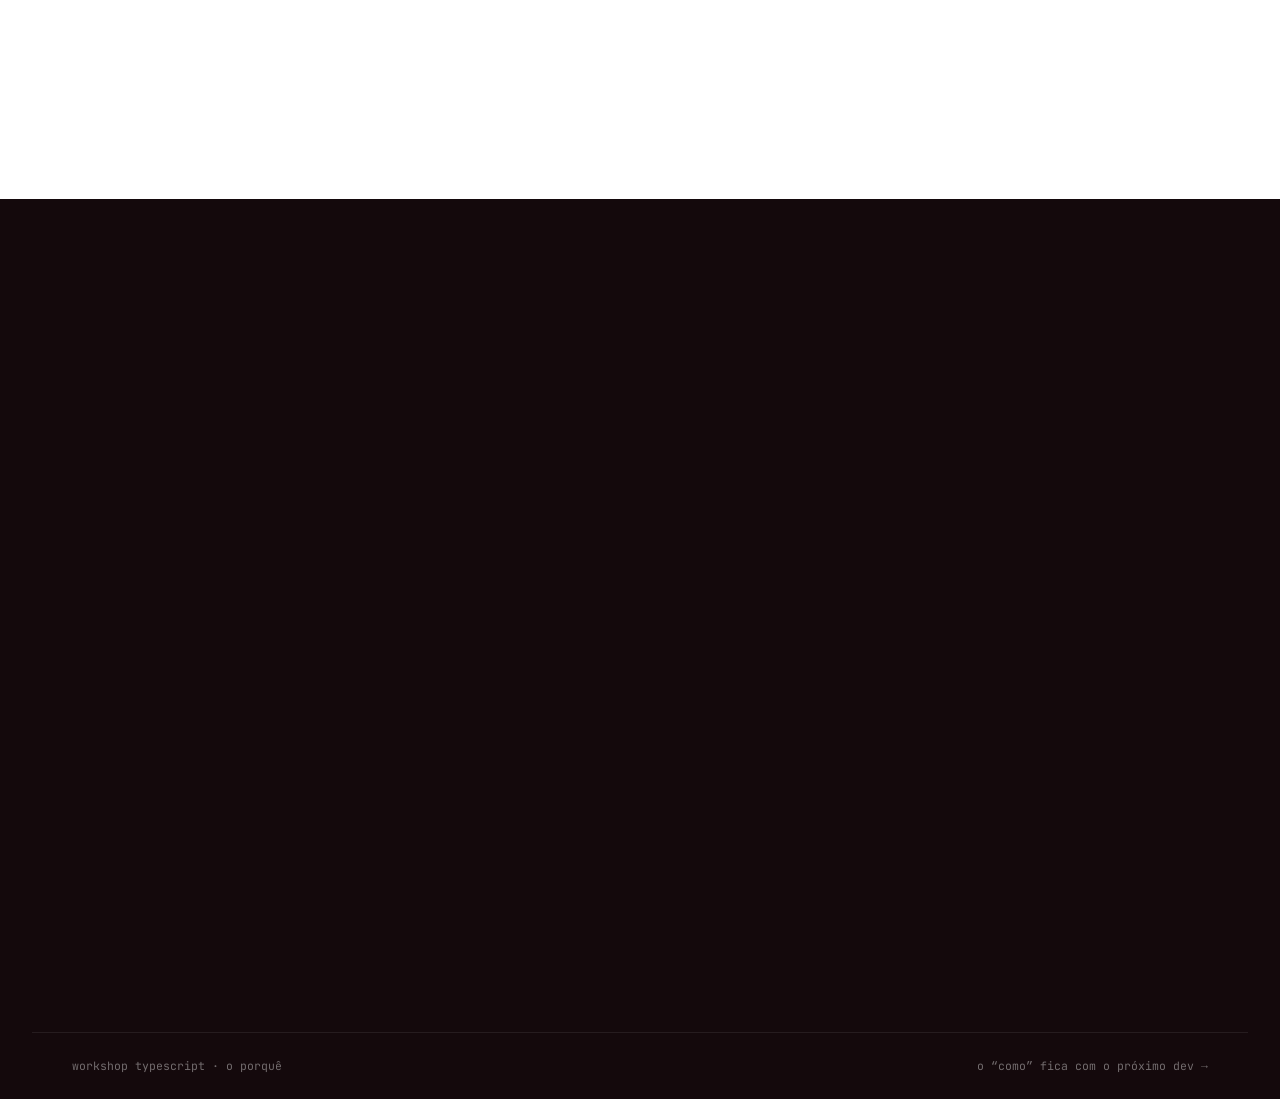
==== commit 96d715b2: "Add PT/EN language switch New pill button in the nav toggles the whole page between Portuguese and E" ====
--- a/index.html
+++ b/index.html
@@ -16,28 +16,35 @@
   <!-- Nav -->
   <nav class="nav">
     <div class="nav__logo"><span class="nav__logo-mark">TS</span><span class="nav__logo-text">workshop</span></div>
-    <div class="nav__tag">5–7 min &middot; ao vivo</div>
+    <div class="nav__right">
+      <button class="lang-switch" type="button" aria-label="Switch language">
+        <span class="lang-switch__opt is-active" data-lang="pt">PT</span>
+        <span class="lang-switch__sep">/</span>
+        <span class="lang-switch__opt" data-lang="en">EN</span>
+      </button>
+      <div class="nav__tag" data-i18n="nav.tag">5–7 min &middot; ao vivo</div>
+    </div>
   </nav>
 
   <!-- ============ HERO ============ -->
   <header class="hero">
     <div class="hero__bg-grid" aria-hidden="true"></div>
     <div class="hero__content">
-      <p class="hero__kicker reveal-hero">// deploy na sexta-feira, 18h04</p>
+      <p class="hero__kicker reveal-hero" data-i18n="hero.kicker">// deploy na sexta-feira, 18h04</p>
       <h1 class="hero__title">
-        <span class="hero__line"><span class="reveal-hero-line">O bug que o</span></span>
-        <span class="hero__line"><span class="reveal-hero-line"><em>TypeScript</em> pegaria</span></span>
-        <span class="hero__line"><span class="reveal-hero-line">às <span class="hero__red">3h da manhã</span></span></span>
+        <span class="hero__line"><span class="reveal-hero-line" data-i18n="hero.line1">O bug que o</span></span>
+        <span class="hero__line"><span class="reveal-hero-line" data-i18n="hero.line2"><em>TypeScript</em> pegaria</span></span>
+        <span class="hero__line"><span class="reveal-hero-line" data-i18n="hero.line3">às <span class="hero__red">3h da manhã</span></span></span>
       </h1>
       <div class="hero__terminal reveal-hero">
         <div class="terminal__bar">
           <span class="terminal__dot"></span><span class="terminal__dot"></span><span class="terminal__dot"></span>
-          <span class="terminal__title">sentry — produção</span>
+          <span class="terminal__title" data-i18n="hero.terminal">sentry — produção</span>
         </div>
         <pre class="terminal__body"><code><span class="t-red">TypeError</span><span class="t-white">: Cannot read properties of </span><span class="t-red">undefined</span><span class="t-white"> (reading </span><span class="t-str">'name'</span><span class="t-white">)</span><span class="terminal__cursor">▌</span></code></pre>
       </div>
-      <p class="hero__sub reveal-hero">O erro mais caro da história do JavaScript é <strong>evitável antes do código rodar</strong>.<br />Não com mais testes. Não com mais code review. Com o compilador trabalhando de graça pra você.</p>
-      <div class="hero__scroll-hint reveal-hero">
+      <p class="hero__sub reveal-hero" data-i18n="hero.sub">O erro mais caro da história do JavaScript é <strong>evitável antes do código rodar</strong>.<br />Não com mais testes. Não com mais code review. Com o compilador trabalhando de graça pra você.</p>
+      <div class="hero__scroll-hint reveal-hero" data-i18n="hero.hint">
         <span class="hero__scroll-arrow">↓</span> role para começar
       </div>
     </div>
@@ -46,7 +53,7 @@
   <!-- Marquee -->
   <div class="marquee" aria-hidden="true">
     <div class="marquee__track">
-      <span>deploy na sexta ✕ undefined no sábado ✕ NaN no boleto ✕ hotfix no domingo ✕&nbsp;</span><span>deploy na sexta ✕ undefined no sábado ✕ NaN no boleto ✕ hotfix no domingo ✕&nbsp;</span><span>deploy na sexta ✕ undefined no sábado ✕ NaN no boleto ✕ hotfix no domingo ✕&nbsp;</span><span>deploy na sexta ✕ undefined no sábado ✕ NaN no boleto ✕ hotfix no domingo ✕&nbsp;</span>
+      <span data-i18n="marquee">deploy na sexta ✕ undefined no sábado ✕ NaN no boleto ✕ hotfix no domingo ✕&nbsp;</span><span data-i18n="marquee">deploy na sexta ✕ undefined no sábado ✕ NaN no boleto ✕ hotfix no domingo ✕&nbsp;</span><span data-i18n="marquee">deploy na sexta ✕ undefined no sábado ✕ NaN no boleto ✕ hotfix no domingo ✕&nbsp;</span><span data-i18n="marquee">deploy na sexta ✕ undefined no sábado ✕ NaN no boleto ✕ hotfix no domingo ✕&nbsp;</span>
     </div>
   </div>
 
@@ -58,10 +65,10 @@
       <article class="panel panel--intro" data-panel="01">
         <div class="panel__num">01</div>
         <div class="panel__inner">
-          <p class="panel__kicker anim">a abertura</p>
-          <h2 class="panel__title anim">“Levanta a mão quem já fez <span class="u-red">deploy na sexta</span>.”</h2>
-          <p class="panel__text anim">Agora deixa a mão levantada quem descobriu <strong>no sábado</strong> que <code class="inline-code">user.name</code> era <code class="inline-code">undefined</code>.</p>
-          <p class="panel__text anim">Esse erro tem nome, sobrenome e endereço — e uma família inteira de primos. Todos evitáveis <strong>antes do código rodar</strong>.</p>
+          <p class="panel__kicker anim" data-i18n="p1.kicker">a abertura</p>
+          <h2 class="panel__title anim" data-i18n="p1.title">“Levanta a mão quem já fez <span class="u-red">deploy na sexta</span>.”</h2>
+          <p class="panel__text anim" data-i18n="p1.text1">Agora deixa a mão levantada quem descobriu <strong>no sábado</strong> que <code class="inline-code">user.name</code> era <code class="inline-code">undefined</code>.</p>
+          <p class="panel__text anim" data-i18n="p1.text2">Esse erro tem nome, sobrenome e endereço — e uma família inteira de primos. Todos evitáveis <strong>antes do código rodar</strong>.</p>
         </div>
       </article>
 
@@ -69,26 +76,26 @@
       <article class="panel panel--red" data-panel="02">
         <div class="panel__num">02</div>
         <div class="panel__inner">
-          <p class="panel__kicker anim">a tese</p>
-          <h2 class="panel__title panel__title--big anim">TypeScript não é sobre escrever tipos.<br />É sobre <em>mover o erro de lugar</em>.</h2>
+          <p class="panel__kicker anim" data-i18n="p2.kicker">a tese</p>
+          <h2 class="panel__title panel__title--big anim" data-i18n="p2.title">TypeScript não é sobre escrever tipos.<br />É sobre <em>mover o erro de lugar</em>.</h2>
           <div class="cost-ladder">
             <div class="cost anim">
-              <div class="cost__where">no <strong>editor</strong>, agora</div>
-              <div class="cost__price">custa 10 segundos</div>
+              <div class="cost__where" data-i18n="p2.cost1.where">no <strong>editor</strong>, agora</div>
+              <div class="cost__price" data-i18n="p2.cost1.price">custa 10 segundos</div>
               <div class="cost__bar" style="--w: 6%"></div>
             </div>
             <div class="cost anim">
-              <div class="cost__where">no <strong>code review</strong></div>
-              <div class="cost__price">custa 20 minutos e um comentário passivo-agressivo</div>
+              <div class="cost__where" data-i18n="p2.cost2.where">no <strong>code review</strong></div>
+              <div class="cost__price" data-i18n="p2.cost2.price">custa 20 minutos e um comentário passivo-agressivo</div>
               <div class="cost__bar" style="--w: 38%"></div>
             </div>
             <div class="cost anim">
-              <div class="cost__where">em <strong>produção</strong></div>
-              <div class="cost__price">custa Sentry lotado, hotfix, e o seu sábado</div>
+              <div class="cost__where" data-i18n="p2.cost3.where">em <strong>produção</strong></div>
+              <div class="cost__price" data-i18n="p2.cost3.price">custa Sentry lotado, hotfix, e o seu sábado</div>
               <div class="cost__bar" style="--w: 100%"></div>
             </div>
           </div>
-          <p class="panel__text anim">TypeScript desloca o erro pro lugar mais barato possível: <strong>o sublinhado vermelho, antes do commit</strong>.</p>
+          <p class="panel__text anim" data-i18n="p2.text">TypeScript desloca o erro pro lugar mais barato possível: <strong>o sublinhado vermelho, antes do commit</strong>.</p>
         </div>
       </article>
 
@@ -97,10 +104,10 @@
         <div class="panel__num">03</div>
         <div class="panel__inner panel__inner--split">
           <div class="panel__copy">
-            <p class="panel__kicker anim">exemplo ao vivo</p>
-            <h2 class="panel__title anim">JavaScript <span class="u-red">aceita tudo</span></h2>
-            <p class="panel__text anim">O JavaScript não reclamou. Ele <strong>cooperou com o bug</strong>.</p>
-            <p class="panel__text anim"><code class="inline-code">100 * undefined</code> é <code class="inline-code">NaN</code> — e <code class="inline-code">NaN</code> viaja feliz pelo sistema até aparecer num boleto.</p>
+            <p class="panel__kicker anim" data-i18n="p3.kicker">exemplo ao vivo</p>
+            <h2 class="panel__title anim" data-i18n="p3.title">JavaScript <span class="u-red">aceita tudo</span></h2>
+            <p class="panel__text anim" data-i18n="p3.text1">O JavaScript não reclamou. Ele <strong>cooperou com o bug</strong>.</p>
+            <p class="panel__text anim" data-i18n="p3.text2"><code class="inline-code">100 * undefined</code> é <code class="inline-code">NaN</code> — e <code class="inline-code">NaN</code> viaja feliz pelo sistema até aparecer num boleto.</p>
           </div>
           <div class="code-card anim">
             <div class="code-card__bar">
@@ -111,11 +118,11 @@
   <span class="t-kw">return</span> <span class="t-var">pedido</span>.<span class="t-prop">total</span> * <span class="t-var">pedido</span>.<span class="t-prop">desconto</span>;
 }
 
-<span class="t-cm">// Três meses depois, outro dev chama:</span>
+<span class="t-cm" data-i18n="p3.code.cm1">// Três meses depois, outro dev chama:</span>
 <span class="t-fn">calcularDesconto</span>({ <span class="t-prop">total</span>: <span class="t-num">100</span>, <span class="t-prop t-strike">descontoPercentual</span>: <span class="t-num">0.1</span> });
 
-<span class="t-cm">// Resultado: <span class="t-nan">NaN</span>. Sem erro. Sem aviso.</span>
-<span class="t-cm">// Só NaN no carrinho do cliente.</span></code></pre>
+<span class="t-cm" data-i18n="p3.code.cm2">// Resultado: <span class="t-nan">NaN</span>. Sem erro. Sem aviso.</span>
+<span class="t-cm" data-i18n="p3.code.cm3">// Só NaN no carrinho do cliente.</span></code></pre>
           </div>
         </div>
       </article>
@@ -125,10 +132,10 @@
         <div class="panel__num">04</div>
         <div class="panel__inner panel__inner--split panel__inner--rev">
           <div class="panel__copy">
-            <p class="panel__kicker anim">o mesmo código</p>
-            <h2 class="panel__title anim">TypeScript <span class="u-red">reclama agora</span></h2>
-            <p class="panel__text anim">O erro aparece no editor, com sugestão de correção — antes de virar commit, antes de virar boleto.</p>
-            <blockquote class="punchline anim">“O vermelho no editor é irritante.<br />O vermelho no Sentry é <em>caro</em>.”</blockquote>
+            <p class="panel__kicker anim" data-i18n="p4.kicker">o mesmo código</p>
+            <h2 class="panel__title anim" data-i18n="p4.title">TypeScript <span class="u-red">reclama agora</span></h2>
+            <p class="panel__text anim" data-i18n="p4.text">O erro aparece no editor, com sugestão de correção — antes de virar commit, antes de virar boleto.</p>
+            <blockquote class="punchline anim" data-i18n="p4.punchline">“O vermelho no editor é irritante.<br />O vermelho no Sentry é <em>caro</em>.”</blockquote>
           </div>
           <div class="code-card anim">
             <div class="code-card__bar">
@@ -160,31 +167,31 @@
       <article class="panel panel--wide" data-panel="05">
         <div class="panel__num">05</div>
         <div class="panel__inner">
-          <p class="panel__kicker anim">desmontando as objeções</p>
-          <h2 class="panel__title anim">“Tá, mas…”</h2>
+          <p class="panel__kicker anim" data-i18n="p5.kicker">desmontando as objeções</p>
+          <h2 class="panel__title anim" data-i18n="p5.title">“Tá, mas…”</h2>
           <div class="objections">
             <div class="objection anim">
-              <div class="objection__quote">“TS me deixa mais lento”</div>
-              <p class="objection__answer">Verdade. Você perde <strong>10 segundos</strong> escrevendo o tipo. Em troca, deixa de perder <strong>2 horas</strong> debugando por que <code class="inline-code">NaN</code> apareceu num boleto.</p>
-              <p class="objection__punch">É o pior trade da história… pra quem gosta de debugar.</p>
+              <div class="objection__quote" data-i18n="p5.o1.quote">“TS me deixa mais lento”</div>
+              <p class="objection__answer" data-i18n="p5.o1.answer">Verdade. Você perde <strong>10 segundos</strong> escrevendo o tipo. Em troca, deixa de perder <strong>2 horas</strong> debugando por que <code class="inline-code">NaN</code> apareceu num boleto.</p>
+              <p class="objection__punch" data-i18n="p5.o1.punch">É o pior trade da história… pra quem gosta de debugar.</p>
             </div>
             <div class="objection anim">
-              <div class="objection__quote">“TS é verboso”</div>
-              <p class="objection__answer">Isso era verdade em 2016. TypeScript moderno <strong>infere</strong> quase tudo:</p>
+              <div class="objection__quote" data-i18n="p5.o2.quote">“TS é verboso”</div>
+              <p class="objection__answer" data-i18n="p5.o2.answer">Isso era verdade em 2016. TypeScript moderno <strong>infere</strong> quase tudo:</p>
               <pre class="objection__code"><code><span class="t-kw">const</span> <span class="t-var">usuarios</span> = [<span class="t-str">"Ana"</span>, <span class="t-str">"Bruno"</span>];
-<span class="t-cm">// ↑ TS já sabe: string[]</span>
+<span class="t-cm" data-i18n="p5.o2.cm1">// ↑ TS já sabe: string[]</span>
 
 <span class="t-kw">const</span> <span class="t-var">total</span> = <span class="t-var">usuarios</span>.<span class="t-prop">length</span> * <span class="t-num">2</span>;
-<span class="t-cm">// ↑ TS já sabe: number</span>
+<span class="t-cm" data-i18n="p5.o2.cm2">// ↑ TS já sabe: number</span>
 
 <span class="t-var">usuarios</span>.<span class="t-fn">map</span>(<span class="t-var">u</span> <span class="t-kw">=&gt;</span> <span class="t-var">u</span>.<span class="t-fn">toUpperCase</span>());
-<span class="t-cm">// autocomplete, zero anotação</span></code></pre>
-              <p class="objection__punch">Zero anotações. 100% tipado.</p>
+<span class="t-cm" data-i18n="p5.o2.cm3">// autocomplete, zero anotação</span></code></pre>
+              <p class="objection__punch" data-i18n="p5.o2.punch">Zero anotações. 100% tipado.</p>
             </div>
             <div class="objection anim">
-              <div class="objection__quote">“Quando dá problema eu uso <code class="inline-code">any</code>”</div>
-              <p class="objection__answer"><code class="inline-code">any</code> é o TypeScript em <strong>modo avião</strong>. Tá instalado, tá bonito no package.json, mas não faz absolutamente nada.</p>
-              <p class="objection__punch">Cada <code class="inline-code">any</code> é uma promessa: “confia, eu sei o que tô fazendo”. Daqui a 6 meses, quem lê essa promessa é você.</p>
+              <div class="objection__quote" data-i18n="p5.o3.quote">“Quando dá problema eu uso <code class="inline-code">any</code>”</div>
+              <p class="objection__answer" data-i18n="p5.o3.answer"><code class="inline-code">any</code> é o TypeScript em <strong>modo avião</strong>. Tá instalado, tá bonito no package.json, mas não faz absolutamente nada.</p>
+              <p class="objection__punch" data-i18n="p5.o3.punch">Cada <code class="inline-code">any</code> é uma promessa: “confia, eu sei o que tô fazendo”. Daqui a 6 meses, quem lê essa promessa é você.</p>
             </div>
           </div>
         </div>
@@ -195,13 +202,13 @@
         <div class="panel__num">06</div>
         <div class="panel__inner panel__inner--split">
           <div class="panel__copy">
-            <p class="panel__kicker anim">júnior vs sênior</p>
-            <h2 class="panel__title anim">Tipo é documentação<br />que <em>não mente</em></h2>
+            <p class="panel__kicker anim" data-i18n="p6.kicker">júnior vs sênior</p>
+            <h2 class="panel__title anim" data-i18n="p6.title">Tipo é documentação<br />que <em>não mente</em></h2>
             <ul class="lie-list">
-              <li class="anim">Comentário desatualiza <span>em silêncio</span></li>
-              <li class="anim">README desatualiza <span>em silêncio</span></li>
-              <li class="anim">JSDoc desatualiza <span>em silêncio</span></li>
-              <li class="lie-list__truth anim">Tipo errado <strong>quebra o build</strong></li>
+              <li class="anim" data-i18n="p6.lie1">Comentário desatualiza <span>em silêncio</span></li>
+              <li class="anim" data-i18n="p6.lie2">README desatualiza <span>em silêncio</span></li>
+              <li class="anim" data-i18n="p6.lie3">JSDoc desatualiza <span>em silêncio</span></li>
+              <li class="lie-list__truth anim" data-i18n="p6.truth">Tipo errado <strong>quebra o build</strong></li>
             </ul>
           </div>
           <div class="code-card code-card--on-red anim">
@@ -209,12 +216,12 @@
               <span class="code-card__lang code-card__lang--ts">TS</span>
               <span class="code-card__file">contrato.ts</span>
             </div>
-            <pre class="code-card__body"><code><span class="t-cm">// Isso aqui é um comentário.</span>
-<span class="t-cm">// Pode estar mentindo agora mesmo.</span>
-<span class="t-cm">// @param desconto — valor entre 0 e 1</span>
-
-<span class="t-cm t-cm--strong">// Isso aqui é um contrato.</span>
-<span class="t-cm t-cm--strong">// Se mentir, não compila.</span>
+            <pre class="code-card__body"><code><span class="t-cm" data-i18n="p6.code.cm1">// Isso aqui é um comentário.</span>
+<span class="t-cm" data-i18n="p6.code.cm2">// Pode estar mentindo agora mesmo.</span>
+<span class="t-cm" data-i18n="p6.code.cm3">// @param desconto — valor entre 0 e 1</span>
+
+<span class="t-cm t-cm--strong" data-i18n="p6.code.cm4">// Isso aqui é um contrato.</span>
+<span class="t-cm t-cm--strong" data-i18n="p6.code.cm5">// Se mentir, não compila.</span>
 <span class="t-kw">function</span> <span class="t-fn">aplicar</span>(<span class="t-var">desconto</span>: <span class="t-type">number</span>): <span class="t-type">Preco</span> { <span class="t-cm">...</span> }</code></pre>
           </div>
         </div>
@@ -224,13 +231,13 @@
       <article class="panel panel--stat" data-panel="07">
         <div class="panel__num">07</div>
         <div class="panel__inner panel__inner--center">
-          <p class="panel__kicker anim">pra quem gosta de número</p>
+          <p class="panel__kicker anim" data-i18n="p7.kicker">pra quem gosta de número</p>
           <div class="stat anim">
             <span class="stat__value"><span class="stat__counter" data-target="15">0</span><span class="stat__pct">%</span></span>
-            <p class="stat__label">dos bugs reais analisados teriam sido<br /><strong>detectados por um verificador de tipos</strong></p>
-          </div>
-          <p class="stat__source anim">Microsoft + University College London, <em>“To Type or Not to Type”</em> — milhares de bugs reais em projetos JavaScript públicos no GitHub.</p>
-          <p class="stat__punch anim">Um em cada sete bugs. <span class="u-red">De graça.</span> Antes do commit.</p>
+            <p class="stat__label" data-i18n="p7.label">dos bugs reais analisados teriam sido<br /><strong>detectados por um verificador de tipos</strong></p>
+          </div>
+          <p class="stat__source anim" data-i18n="p7.source">Microsoft + University College London, <em>“To Type or Not to Type”</em> — milhares de bugs reais em projetos JavaScript públicos no GitHub.</p>
+          <p class="stat__punch anim" data-i18n="p7.punch">Um em cada sete bugs. <span class="u-red">De graça.</span> Antes do commit.</p>
         </div>
       </article>
 
@@ -240,18 +247,19 @@
   <!-- ============ FECHAMENTO ============ -->
   <section class="outro">
     <div class="outro__inner">
-      <p class="outro__line reveal-outro">TypeScript não é sobre confiar <em>menos</em> em você.</p>
-      <p class="outro__line outro__line--big reveal-outro">É sobre não precisar confiar na sua <span class="u-red">memória</span><br />às 18h de uma sexta-feira.</p>
-      <p class="outro__thanks reveal-outro">obrigado <span class="outro__cursor">▌</span></p>
+      <p class="outro__line reveal-outro" data-i18n="outro.line1">TypeScript não é sobre confiar <em>menos</em> em você.</p>
+      <p class="outro__line outro__line--big reveal-outro" data-i18n="outro.line2">É sobre não precisar confiar na sua <span class="u-red">memória</span><br />às 18h de uma sexta-feira.</p>
+      <p class="outro__thanks reveal-outro" data-i18n="outro.thanks">obrigado <span class="outro__cursor">▌</span></p>
     </div>
     <footer class="footer">
-      <span>workshop typescript · o porquê</span>
-      <span class="footer__hint">o “como” fica com o próximo dev →</span>
+      <span data-i18n="footer.left">workshop typescript · o porquê</span>
+      <span class="footer__hint" data-i18n="footer.right">o “como” fica com o próximo dev →</span>
     </footer>
   </section>
 
   <script src="vendor/gsap.min.js"></script>
   <script src="vendor/ScrollTrigger.min.js"></script>
+  <script src="i18n.js"></script>
   <script src="main.js"></script>
 </body>
 </html>
--- a/styles.css
+++ b/styles.css
@@ -134,6 +134,11 @@
   font-weight: 700;
 }
 .nav__logo-text { letter-spacing: -0.02em; }
+.nav__right {
+  display: flex;
+  align-items: center;
+  gap: 0.7rem;
+}
 .nav__tag {
   font-family: var(--font-mono);
   font-size: 0.72rem;
@@ -144,6 +149,34 @@
   background: rgba(255, 255, 255, 0.7);
   backdrop-filter: blur(8px);
 }
+
+/* ---------- Language switch ---------- */
+.lang-switch {
+  pointer-events: auto; /* a nav é pointer-events: none */
+  display: flex;
+  align-items: center;
+  gap: 0.4rem;
+  font-family: var(--font-mono);
+  font-size: 0.72rem;
+  font-weight: 700;
+  border: 1px solid rgba(20, 9, 12, 0.15);
+  border-radius: 99px;
+  padding: 0.35rem 0.9rem;
+  background: rgba(255, 255, 255, 0.7);
+  backdrop-filter: blur(8px);
+  cursor: pointer;
+  transition: border-color 0.25s ease, box-shadow 0.25s ease;
+}
+.lang-switch:hover {
+  border-color: var(--red);
+  box-shadow: 0 4px 16px -6px rgba(228, 0, 43, 0.4);
+}
+.lang-switch__opt {
+  color: rgba(20, 9, 12, 0.35);
+  transition: color 0.25s ease;
+}
+.lang-switch__opt.is-active { color: var(--red); }
+.lang-switch__sep { color: rgba(20, 9, 12, 0.2); font-weight: 400; }
 
 /* ---------- Hero ---------- */
 .hero {
@@ -728,5 +761,6 @@
   .objections { grid-template-columns: 1fr; }
   .cost { grid-template-columns: 1fr; }
   .nav { padding: 1rem 1.2rem; }
+  .nav__tag { display: none; } /* sobra só o switch de idioma */
   .panel__num { font-size: 4.5rem; bottom: 0.8rem; right: 1.2rem; }
 }
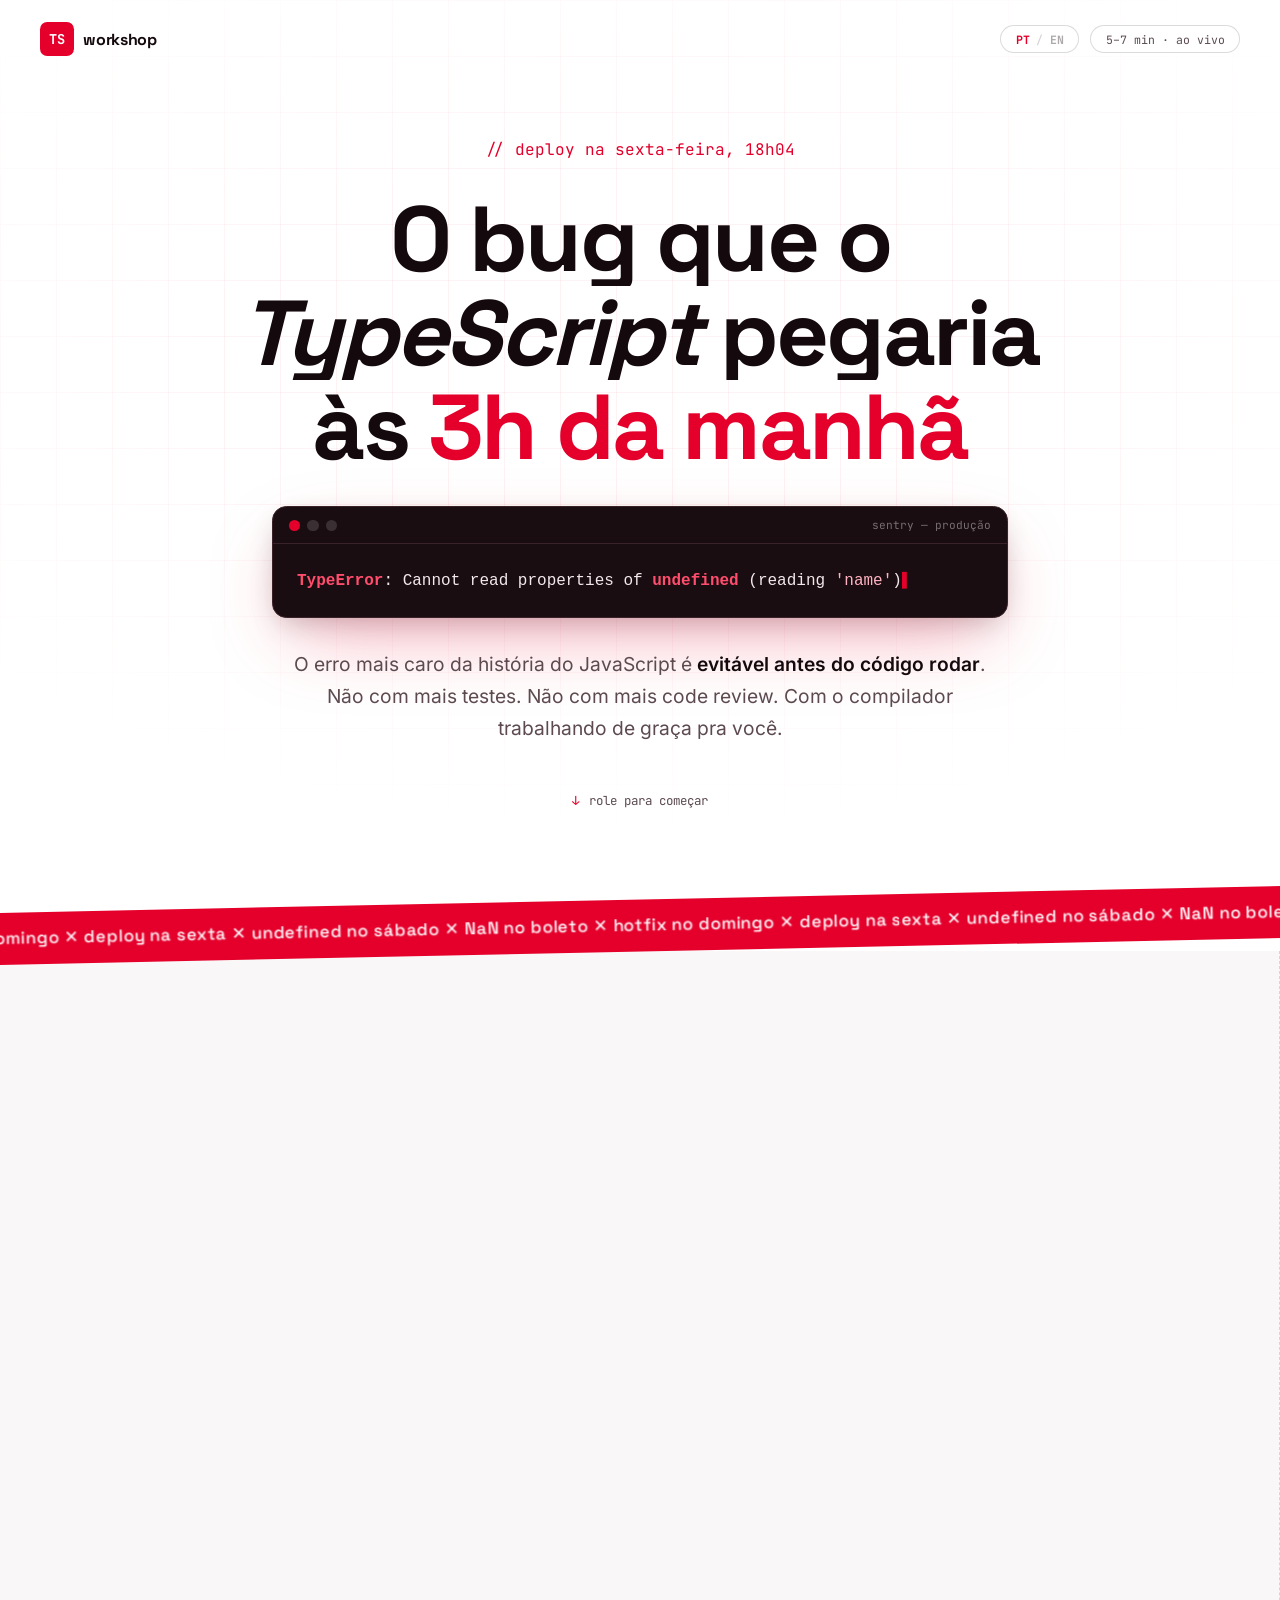
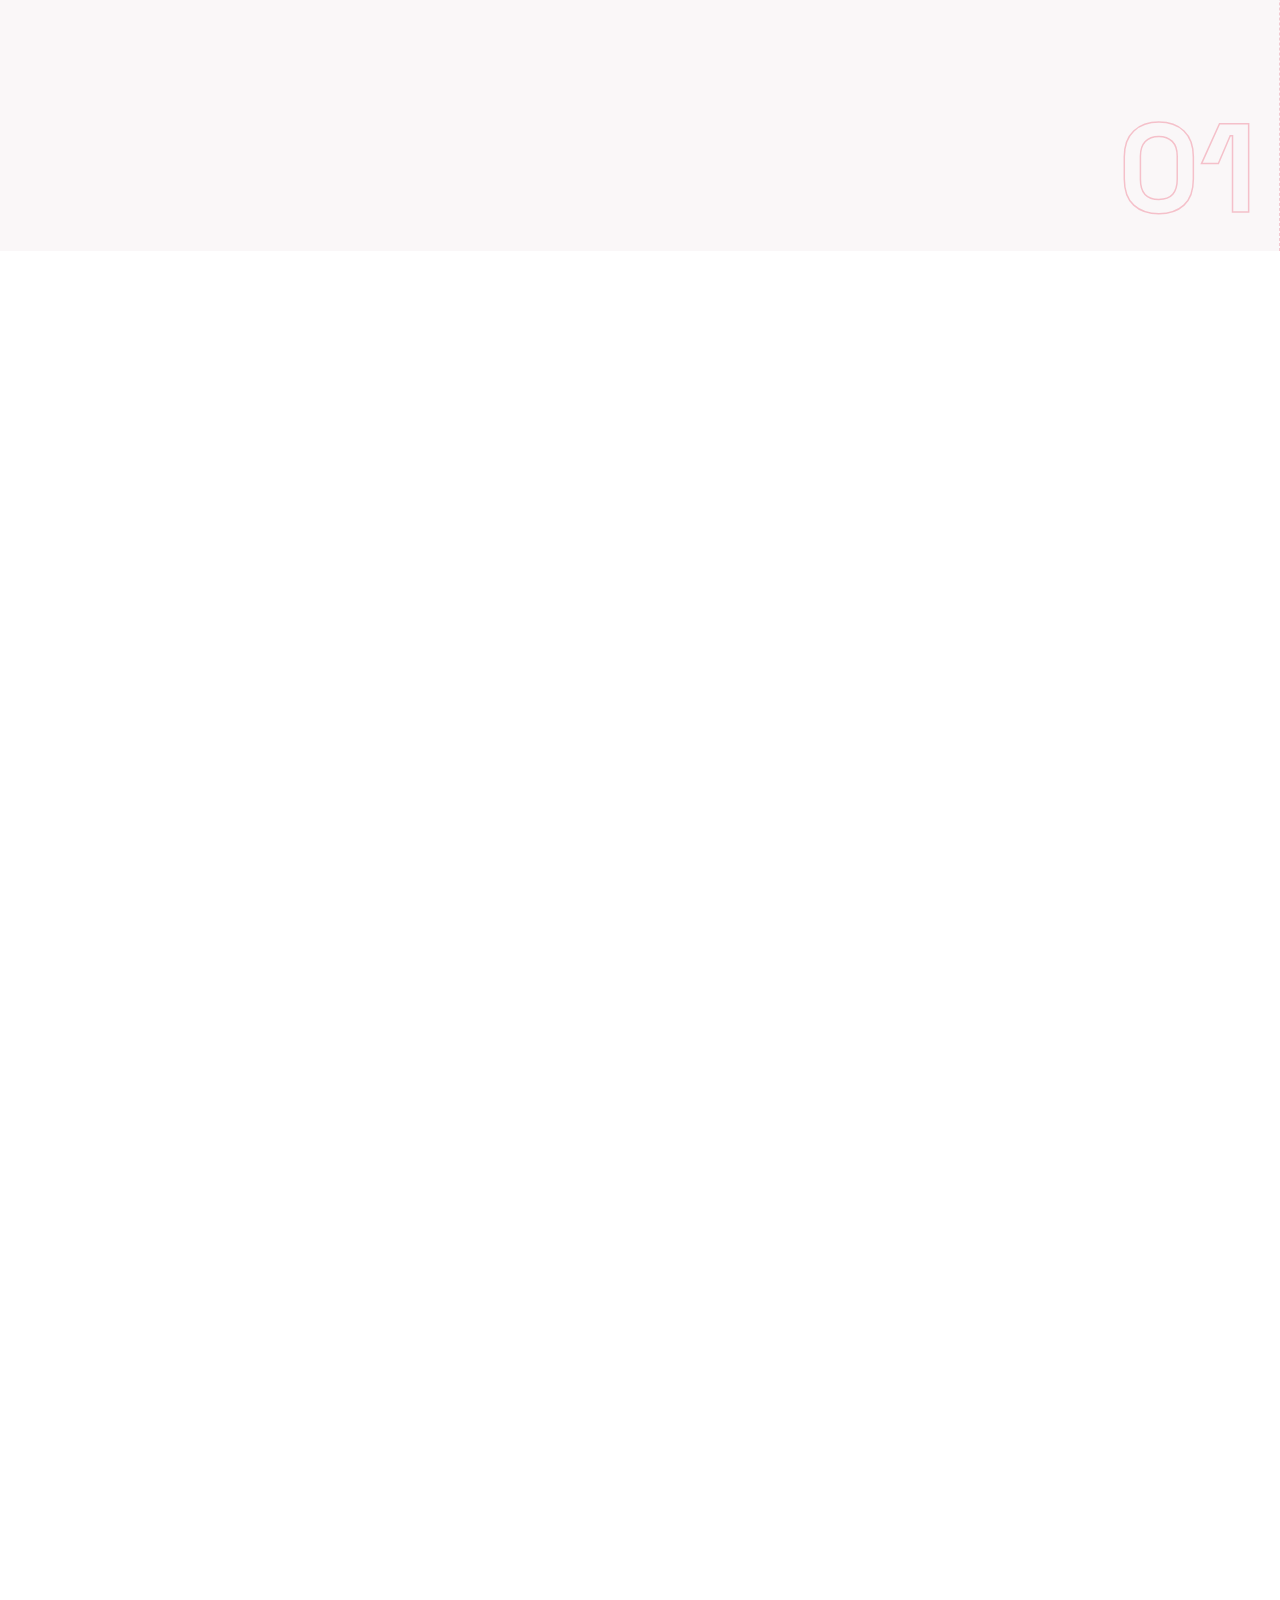
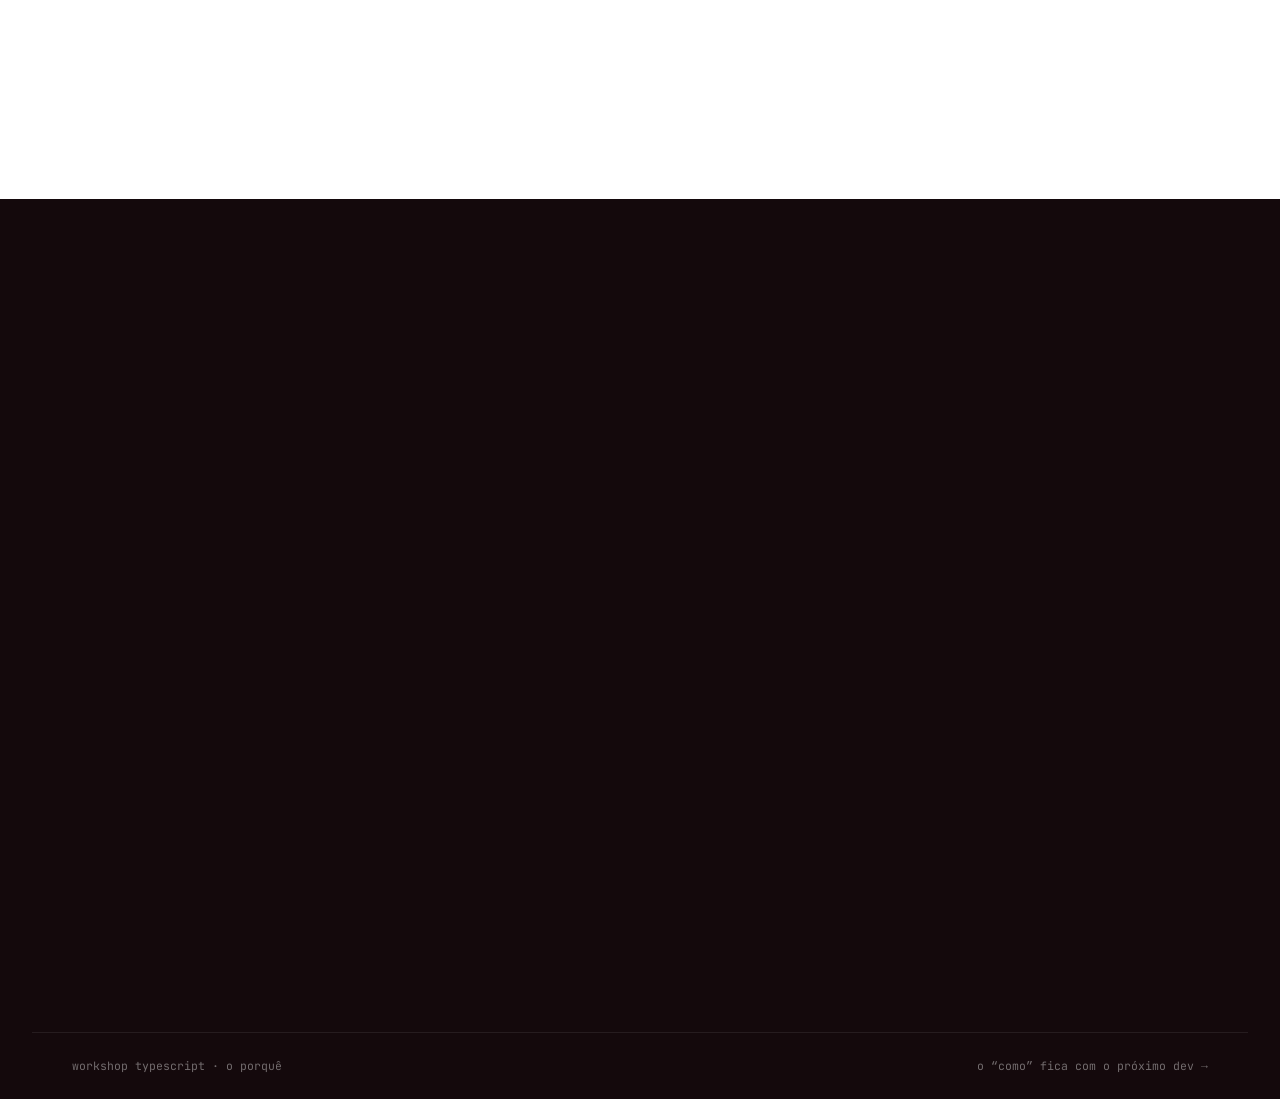
==== commit d2620639: "Use English identifiers in all code examples Code snippets now follow the English-naming convention " ====
--- a/index.html
+++ b/index.html
@@ -112,14 +112,14 @@
           <div class="code-card anim">
             <div class="code-card__bar">
               <span class="code-card__lang code-card__lang--js">JS</span>
-              <span class="code-card__file">desconto.js</span>
-            </div>
-            <pre class="code-card__body"><code><span class="t-kw">function</span> <span class="t-fn">calcularDesconto</span>(<span class="t-var">pedido</span>) {
-  <span class="t-kw">return</span> <span class="t-var">pedido</span>.<span class="t-prop">total</span> * <span class="t-var">pedido</span>.<span class="t-prop">desconto</span>;
+              <span class="code-card__file">discount.js</span>
+            </div>
+            <pre class="code-card__body"><code><span class="t-kw">function</span> <span class="t-fn">calculateDiscount</span>(<span class="t-var">order</span>) {
+  <span class="t-kw">return</span> <span class="t-var">order</span>.<span class="t-prop">total</span> * <span class="t-var">order</span>.<span class="t-prop">discount</span>;
 }
 
 <span class="t-cm" data-i18n="p3.code.cm1">// Três meses depois, outro dev chama:</span>
-<span class="t-fn">calcularDesconto</span>({ <span class="t-prop">total</span>: <span class="t-num">100</span>, <span class="t-prop t-strike">descontoPercentual</span>: <span class="t-num">0.1</span> });
+<span class="t-fn">calculateDiscount</span>({ <span class="t-prop">total</span>: <span class="t-num">100</span>, <span class="t-prop t-strike">discountPercent</span>: <span class="t-num">0.1</span> });
 
 <span class="t-cm" data-i18n="p3.code.cm2">// Resultado: <span class="t-nan">NaN</span>. Sem erro. Sem aviso.</span>
 <span class="t-cm" data-i18n="p3.code.cm3">// Só NaN no carrinho do cliente.</span></code></pre>
@@ -140,23 +140,23 @@
           <div class="code-card anim">
             <div class="code-card__bar">
               <span class="code-card__lang code-card__lang--ts">TS</span>
-              <span class="code-card__file">desconto.ts</span>
-            </div>
-            <pre class="code-card__body"><code><span class="t-kw">interface</span> <span class="t-type">Pedido</span> {
+              <span class="code-card__file">discount.ts</span>
+            </div>
+            <pre class="code-card__body"><code><span class="t-kw">interface</span> <span class="t-type">Order</span> {
   <span class="t-prop">total</span>: <span class="t-type">number</span>;
-  <span class="t-prop">desconto</span>: <span class="t-type">number</span>;
+  <span class="t-prop">discount</span>: <span class="t-type">number</span>;
 }
 
-<span class="t-kw">function</span> <span class="t-fn">calcularDesconto</span>(<span class="t-var">pedido</span>: <span class="t-type">Pedido</span>) {
-  <span class="t-kw">return</span> <span class="t-var">pedido</span>.<span class="t-prop">total</span> * <span class="t-var">pedido</span>.<span class="t-prop">desconto</span>;
+<span class="t-kw">function</span> <span class="t-fn">calculateDiscount</span>(<span class="t-var">order</span>: <span class="t-type">Order</span>) {
+  <span class="t-kw">return</span> <span class="t-var">order</span>.<span class="t-prop">total</span> * <span class="t-var">order</span>.<span class="t-prop">discount</span>;
 }
 
-<span class="t-fn">calcularDesconto</span>({ <span class="t-prop">total</span>: <span class="t-num">100</span>, <span class="t-err">descontoPercentual</span>: <span class="t-num">0.1</span> });</code></pre>
+<span class="t-fn">calculateDiscount</span>({ <span class="t-prop">total</span>: <span class="t-num">100</span>, <span class="t-err">discountPercent</span>: <span class="t-num">0.1</span> });</code></pre>
             <div class="code-card__error">
               <span class="code-card__error-x">✕</span>
               <div>
-                <strong>'descontoPercentual' does not exist in type 'Pedido'.</strong><br />
-                <span class="code-card__error-hint">Did you mean 'desconto'?</span>
+                <strong>'discountPercent' does not exist in type 'Order'.</strong><br />
+                <span class="code-card__error-hint">Did you mean 'discount'?</span>
               </div>
             </div>
           </div>
@@ -178,13 +178,13 @@
             <div class="objection anim">
               <div class="objection__quote" data-i18n="p5.o2.quote">“TS é verboso”</div>
               <p class="objection__answer" data-i18n="p5.o2.answer">Isso era verdade em 2016. TypeScript moderno <strong>infere</strong> quase tudo:</p>
-              <pre class="objection__code"><code><span class="t-kw">const</span> <span class="t-var">usuarios</span> = [<span class="t-str">"Ana"</span>, <span class="t-str">"Bruno"</span>];
+              <pre class="objection__code"><code><span class="t-kw">const</span> <span class="t-var">users</span> = [<span class="t-str">"Ana"</span>, <span class="t-str">"Bruno"</span>];
 <span class="t-cm" data-i18n="p5.o2.cm1">// ↑ TS já sabe: string[]</span>
 
-<span class="t-kw">const</span> <span class="t-var">total</span> = <span class="t-var">usuarios</span>.<span class="t-prop">length</span> * <span class="t-num">2</span>;
+<span class="t-kw">const</span> <span class="t-var">total</span> = <span class="t-var">users</span>.<span class="t-prop">length</span> * <span class="t-num">2</span>;
 <span class="t-cm" data-i18n="p5.o2.cm2">// ↑ TS já sabe: number</span>
 
-<span class="t-var">usuarios</span>.<span class="t-fn">map</span>(<span class="t-var">u</span> <span class="t-kw">=&gt;</span> <span class="t-var">u</span>.<span class="t-fn">toUpperCase</span>());
+<span class="t-var">users</span>.<span class="t-fn">map</span>(<span class="t-var">u</span> <span class="t-kw">=&gt;</span> <span class="t-var">u</span>.<span class="t-fn">toUpperCase</span>());
 <span class="t-cm" data-i18n="p5.o2.cm3">// autocomplete, zero anotação</span></code></pre>
               <p class="objection__punch" data-i18n="p5.o2.punch">Zero anotações. 100% tipado.</p>
             </div>
@@ -214,15 +214,15 @@
           <div class="code-card code-card--on-red anim">
             <div class="code-card__bar">
               <span class="code-card__lang code-card__lang--ts">TS</span>
-              <span class="code-card__file">contrato.ts</span>
+              <span class="code-card__file">contract.ts</span>
             </div>
             <pre class="code-card__body"><code><span class="t-cm" data-i18n="p6.code.cm1">// Isso aqui é um comentário.</span>
 <span class="t-cm" data-i18n="p6.code.cm2">// Pode estar mentindo agora mesmo.</span>
-<span class="t-cm" data-i18n="p6.code.cm3">// @param desconto — valor entre 0 e 1</span>
+<span class="t-cm" data-i18n="p6.code.cm3">// @param discount — valor entre 0 e 1</span>
 
 <span class="t-cm t-cm--strong" data-i18n="p6.code.cm4">// Isso aqui é um contrato.</span>
 <span class="t-cm t-cm--strong" data-i18n="p6.code.cm5">// Se mentir, não compila.</span>
-<span class="t-kw">function</span> <span class="t-fn">aplicar</span>(<span class="t-var">desconto</span>: <span class="t-type">number</span>): <span class="t-type">Preco</span> { <span class="t-cm">...</span> }</code></pre>
+<span class="t-kw">function</span> <span class="t-fn">apply</span>(<span class="t-var">discount</span>: <span class="t-type">number</span>): <span class="t-type">Price</span> { <span class="t-cm">...</span> }</code></pre>
           </div>
         </div>
       </article>
--- a/styles.css
+++ b/styles.css
@@ -219,6 +219,8 @@
   line-height: 1.02;
   letter-spacing: -0.03em;
 }
+/* EN é mais largo que PT — reduz um pouco p/ manter 1 frase por linha */
+html[lang="en"] .hero__title { font-size: clamp(2.3rem, 6.3vw, 5.3rem); }
 .hero__line { display: block; overflow: hidden; }
 .hero__line > span { display: inline-block; }
 .hero__red {
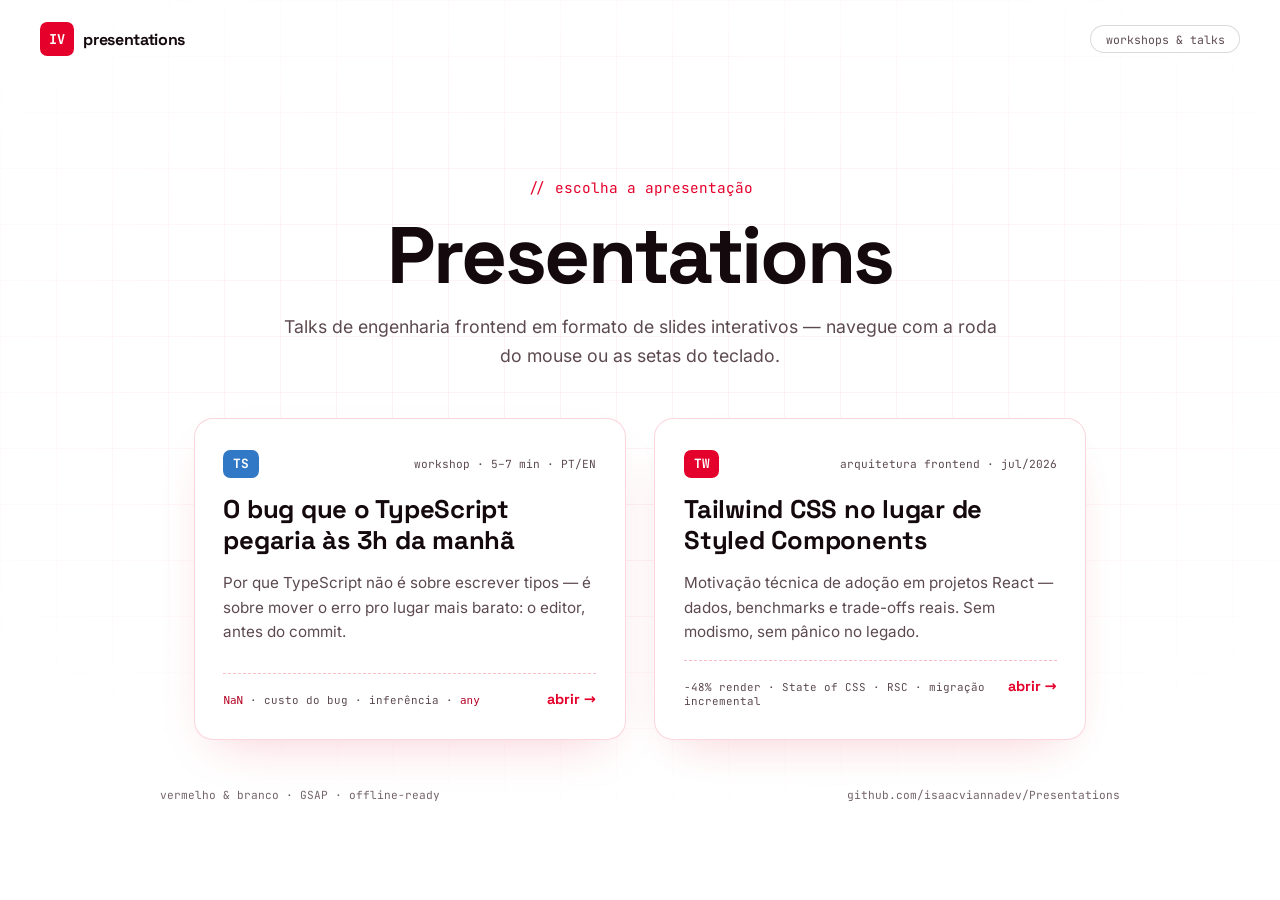
==== commit f8ad64cf: "Add presentation hub and Tailwind vs Styled Components deck The site root is now a presentation sele" ====
--- a/index.html
+++ b/index.html
@@ -1,265 +1,79 @@
 <!DOCTYPE html>
-<html lang="pt-BR" class="no-js">
+<html lang="pt-BR">
 <head>
   <meta charset="UTF-8" />
   <meta name="viewport" content="width=device-width, initial-scale=1.0" />
-  <title>O bug que o TypeScript pegaria às 3h da manhã</title>
-  <meta name="description" content="TypeScript não é sobre escrever tipos. É sobre mover o erro de lugar." />
+  <title>Presentations — Isaac Vianna</title>
+  <meta name="description" content="Seletor de apresentações: workshops e talks de engenharia frontend." />
   <link rel="stylesheet" href="styles.css" />
-  <link rel="icon" href="data:image/svg+xml,<svg xmlns='http://www.w3.org/2000/svg' viewBox='0 0 100 100'><rect width='100' height='100' rx='16' fill='%23e4002b'/><text x='50' y='68' font-size='52' text-anchor='middle' fill='white' font-family='monospace' font-weight='bold'>TS</text></svg>" />
+  <link rel="stylesheet" href="hub.css" />
+  <link rel="icon" href="data:image/svg+xml,<svg xmlns='http://www.w3.org/2000/svg' viewBox='0 0 100 100'><rect width='100' height='100' rx='16' fill='%23e4002b'/><text x='50' y='68' font-size='52' text-anchor='middle' fill='white' font-family='monospace' font-weight='bold'>▶</text></svg>" />
 </head>
-<body>
+<body class="hub">
 
-  <!-- Barra de progresso -->
-  <div class="progress-bar" aria-hidden="true"><div class="progress-bar__fill"></div></div>
-
-  <!-- Nav -->
   <nav class="nav">
-    <div class="nav__logo"><span class="nav__logo-mark">TS</span><span class="nav__logo-text">workshop</span></div>
-    <div class="nav__right">
-      <button class="lang-switch" type="button" aria-label="Switch language">
-        <span class="lang-switch__opt is-active" data-lang="pt">PT</span>
-        <span class="lang-switch__sep">/</span>
-        <span class="lang-switch__opt" data-lang="en">EN</span>
-      </button>
-      <div class="nav__tag" data-i18n="nav.tag">5–7 min &middot; ao vivo</div>
-    </div>
+    <div class="nav__logo"><span class="nav__logo-mark">IV</span><span class="nav__logo-text">presentations</span></div>
+    <div class="nav__tag">workshops &amp; talks</div>
   </nav>
 
-  <!-- ============ HERO ============ -->
-  <header class="hero">
+  <main class="hub__main">
     <div class="hero__bg-grid" aria-hidden="true"></div>
-    <div class="hero__content">
-      <p class="hero__kicker reveal-hero" data-i18n="hero.kicker">// deploy na sexta-feira, 18h04</p>
-      <h1 class="hero__title">
-        <span class="hero__line"><span class="reveal-hero-line" data-i18n="hero.line1">O bug que o</span></span>
-        <span class="hero__line"><span class="reveal-hero-line" data-i18n="hero.line2"><em>TypeScript</em> pegaria</span></span>
-        <span class="hero__line"><span class="reveal-hero-line" data-i18n="hero.line3">às <span class="hero__red">3h da manhã</span></span></span>
-      </h1>
-      <div class="hero__terminal reveal-hero">
-        <div class="terminal__bar">
-          <span class="terminal__dot"></span><span class="terminal__dot"></span><span class="terminal__dot"></span>
-          <span class="terminal__title" data-i18n="hero.terminal">sentry — produção</span>
+
+    <header class="hub__header">
+      <p class="hub__kicker">// escolha a apresentação</p>
+      <h1 class="hub__title">Presentations</h1>
+      <p class="hub__sub">Talks de engenharia frontend em formato de slides interativos — navegue com a roda do mouse ou as setas do teclado.</p>
+    </header>
+
+    <div class="deck-list">
+
+      <a class="deck" href="typescript/">
+        <div class="deck__head">
+          <span class="deck__badge deck__badge--ts">TS</span>
+          <span class="deck__meta">workshop · 5–7 min · PT/EN</span>
         </div>
-        <pre class="terminal__body"><code><span class="t-red">TypeError</span><span class="t-white">: Cannot read properties of </span><span class="t-red">undefined</span><span class="t-white"> (reading </span><span class="t-str">'name'</span><span class="t-white">)</span><span class="terminal__cursor">▌</span></code></pre>
-      </div>
-      <p class="hero__sub reveal-hero" data-i18n="hero.sub">O erro mais caro da história do JavaScript é <strong>evitável antes do código rodar</strong>.<br />Não com mais testes. Não com mais code review. Com o compilador trabalhando de graça pra você.</p>
-      <div class="hero__scroll-hint reveal-hero" data-i18n="hero.hint">
-        <span class="hero__scroll-arrow">↓</span> role para começar
-      </div>
-    </div>
-  </header>
+        <h2 class="deck__title">O bug que o TypeScript pegaria às 3h da manhã</h2>
+        <p class="deck__desc">Por que TypeScript não é sobre escrever tipos — é sobre mover o erro pro lugar mais barato: o editor, antes do commit.</p>
+        <div class="deck__foot">
+          <span class="deck__tags"><code>NaN</code> · custo do bug · inferência · <code>any</code></span>
+          <span class="deck__cta">abrir <span class="deck__arrow">→</span></span>
+        </div>
+      </a>
 
-  <!-- Marquee -->
-  <div class="marquee" aria-hidden="true">
-    <div class="marquee__track">
-      <span data-i18n="marquee">deploy na sexta ✕ undefined no sábado ✕ NaN no boleto ✕ hotfix no domingo ✕&nbsp;</span><span data-i18n="marquee">deploy na sexta ✕ undefined no sábado ✕ NaN no boleto ✕ hotfix no domingo ✕&nbsp;</span><span data-i18n="marquee">deploy na sexta ✕ undefined no sábado ✕ NaN no boleto ✕ hotfix no domingo ✕&nbsp;</span><span data-i18n="marquee">deploy na sexta ✕ undefined no sábado ✕ NaN no boleto ✕ hotfix no domingo ✕&nbsp;</span>
-    </div>
-  </div>
-
-  <!-- ============ SCROLL HORIZONTAL ============ -->
-  <section class="hwrap" id="horizontal">
-    <div class="htrack">
-
-      <!-- Painel 1 — Abertura -->
-      <article class="panel panel--intro" data-panel="01">
-        <div class="panel__num">01</div>
-        <div class="panel__inner">
-          <p class="panel__kicker anim" data-i18n="p1.kicker">a abertura</p>
-          <h2 class="panel__title anim" data-i18n="p1.title">“Levanta a mão quem já fez <span class="u-red">deploy na sexta</span>.”</h2>
-          <p class="panel__text anim" data-i18n="p1.text1">Agora deixa a mão levantada quem descobriu <strong>no sábado</strong> que <code class="inline-code">user.name</code> era <code class="inline-code">undefined</code>.</p>
-          <p class="panel__text anim" data-i18n="p1.text2">Esse erro tem nome, sobrenome e endereço — e uma família inteira de primos. Todos evitáveis <strong>antes do código rodar</strong>.</p>
+      <a class="deck" href="tailwind/">
+        <div class="deck__head">
+          <span class="deck__badge deck__badge--tw">TW</span>
+          <span class="deck__meta">arquitetura frontend · jul/2026</span>
         </div>
-      </article>
-
-      <!-- Painel 2 — A tese -->
-      <article class="panel panel--red" data-panel="02">
-        <div class="panel__num">02</div>
-        <div class="panel__inner">
-          <p class="panel__kicker anim" data-i18n="p2.kicker">a tese</p>
-          <h2 class="panel__title panel__title--big anim" data-i18n="p2.title">TypeScript não é sobre escrever tipos.<br />É sobre <em>mover o erro de lugar</em>.</h2>
-          <div class="cost-ladder">
-            <div class="cost anim">
-              <div class="cost__where" data-i18n="p2.cost1.where">no <strong>editor</strong>, agora</div>
-              <div class="cost__price" data-i18n="p2.cost1.price">custa 10 segundos</div>
-              <div class="cost__bar" style="--w: 6%"></div>
-            </div>
-            <div class="cost anim">
-              <div class="cost__where" data-i18n="p2.cost2.where">no <strong>code review</strong></div>
-              <div class="cost__price" data-i18n="p2.cost2.price">custa 20 minutos e um comentário passivo-agressivo</div>
-              <div class="cost__bar" style="--w: 38%"></div>
-            </div>
-            <div class="cost anim">
-              <div class="cost__where" data-i18n="p2.cost3.where">em <strong>produção</strong></div>
-              <div class="cost__price" data-i18n="p2.cost3.price">custa Sentry lotado, hotfix, e o seu sábado</div>
-              <div class="cost__bar" style="--w: 100%"></div>
-            </div>
-          </div>
-          <p class="panel__text anim" data-i18n="p2.text">TypeScript desloca o erro pro lugar mais barato possível: <strong>o sublinhado vermelho, antes do commit</strong>.</p>
+        <h2 class="deck__title">Tailwind CSS no lugar de Styled&nbsp;Components</h2>
+        <p class="deck__desc">Motivação técnica de adoção em projetos React — dados, benchmarks e trade-offs reais. Sem modismo, sem pânico no legado.</p>
+        <div class="deck__foot">
+          <span class="deck__tags">−48% render · State of CSS · RSC · migração incremental</span>
+          <span class="deck__cta">abrir <span class="deck__arrow">→</span></span>
         </div>
-      </article>
-
-      <!-- Painel 3 — JS aceita tudo -->
-      <article class="panel panel--code" data-panel="03">
-        <div class="panel__num">03</div>
-        <div class="panel__inner panel__inner--split">
-          <div class="panel__copy">
-            <p class="panel__kicker anim" data-i18n="p3.kicker">exemplo ao vivo</p>
-            <h2 class="panel__title anim" data-i18n="p3.title">JavaScript <span class="u-red">aceita tudo</span></h2>
-            <p class="panel__text anim" data-i18n="p3.text1">O JavaScript não reclamou. Ele <strong>cooperou com o bug</strong>.</p>
-            <p class="panel__text anim" data-i18n="p3.text2"><code class="inline-code">100 * undefined</code> é <code class="inline-code">NaN</code> — e <code class="inline-code">NaN</code> viaja feliz pelo sistema até aparecer num boleto.</p>
-          </div>
-          <div class="code-card anim">
-            <div class="code-card__bar">
-              <span class="code-card__lang code-card__lang--js">JS</span>
-              <span class="code-card__file">discount.js</span>
-            </div>
-            <pre class="code-card__body"><code><span class="t-kw">function</span> <span class="t-fn">calculateDiscount</span>(<span class="t-var">order</span>) {
-  <span class="t-kw">return</span> <span class="t-var">order</span>.<span class="t-prop">total</span> * <span class="t-var">order</span>.<span class="t-prop">discount</span>;
-}
-
-<span class="t-cm" data-i18n="p3.code.cm1">// Três meses depois, outro dev chama:</span>
-<span class="t-fn">calculateDiscount</span>({ <span class="t-prop">total</span>: <span class="t-num">100</span>, <span class="t-prop t-strike">discountPercent</span>: <span class="t-num">0.1</span> });
-
-<span class="t-cm" data-i18n="p3.code.cm2">// Resultado: <span class="t-nan">NaN</span>. Sem erro. Sem aviso.</span>
-<span class="t-cm" data-i18n="p3.code.cm3">// Só NaN no carrinho do cliente.</span></code></pre>
-          </div>
-        </div>
-      </article>
-
-      <!-- Painel 4 — O mesmo código em TS -->
-      <article class="panel panel--code" data-panel="04">
-        <div class="panel__num">04</div>
-        <div class="panel__inner panel__inner--split panel__inner--rev">
-          <div class="panel__copy">
-            <p class="panel__kicker anim" data-i18n="p4.kicker">o mesmo código</p>
-            <h2 class="panel__title anim" data-i18n="p4.title">TypeScript <span class="u-red">reclama agora</span></h2>
-            <p class="panel__text anim" data-i18n="p4.text">O erro aparece no editor, com sugestão de correção — antes de virar commit, antes de virar boleto.</p>
-            <blockquote class="punchline anim" data-i18n="p4.punchline">“O vermelho no editor é irritante.<br />O vermelho no Sentry é <em>caro</em>.”</blockquote>
-          </div>
-          <div class="code-card anim">
-            <div class="code-card__bar">
-              <span class="code-card__lang code-card__lang--ts">TS</span>
-              <span class="code-card__file">discount.ts</span>
-            </div>
-            <pre class="code-card__body"><code><span class="t-kw">interface</span> <span class="t-type">Order</span> {
-  <span class="t-prop">total</span>: <span class="t-type">number</span>;
-  <span class="t-prop">discount</span>: <span class="t-type">number</span>;
-}
-
-<span class="t-kw">function</span> <span class="t-fn">calculateDiscount</span>(<span class="t-var">order</span>: <span class="t-type">Order</span>) {
-  <span class="t-kw">return</span> <span class="t-var">order</span>.<span class="t-prop">total</span> * <span class="t-var">order</span>.<span class="t-prop">discount</span>;
-}
-
-<span class="t-fn">calculateDiscount</span>({ <span class="t-prop">total</span>: <span class="t-num">100</span>, <span class="t-err">discountPercent</span>: <span class="t-num">0.1</span> });</code></pre>
-            <div class="code-card__error">
-              <span class="code-card__error-x">✕</span>
-              <div>
-                <strong>'discountPercent' does not exist in type 'Order'.</strong><br />
-                <span class="code-card__error-hint">Did you mean 'discount'?</span>
-              </div>
-            </div>
-          </div>
-        </div>
-      </article>
-
-      <!-- Painel 5 — Objeções -->
-      <article class="panel panel--wide" data-panel="05">
-        <div class="panel__num">05</div>
-        <div class="panel__inner">
-          <p class="panel__kicker anim" data-i18n="p5.kicker">desmontando as objeções</p>
-          <h2 class="panel__title anim" data-i18n="p5.title">“Tá, mas…”</h2>
-          <div class="objections">
-            <div class="objection anim">
-              <div class="objection__quote" data-i18n="p5.o1.quote">“TS me deixa mais lento”</div>
-              <p class="objection__answer" data-i18n="p5.o1.answer">Verdade. Você perde <strong>10 segundos</strong> escrevendo o tipo. Em troca, deixa de perder <strong>2 horas</strong> debugando por que <code class="inline-code">NaN</code> apareceu num boleto.</p>
-              <p class="objection__punch" data-i18n="p5.o1.punch">É o pior trade da história… pra quem gosta de debugar.</p>
-            </div>
-            <div class="objection anim">
-              <div class="objection__quote" data-i18n="p5.o2.quote">“TS é verboso”</div>
-              <p class="objection__answer" data-i18n="p5.o2.answer">Isso era verdade em 2016. TypeScript moderno <strong>infere</strong> quase tudo:</p>
-              <pre class="objection__code"><code><span class="t-kw">const</span> <span class="t-var">users</span> = [<span class="t-str">"Ana"</span>, <span class="t-str">"Bruno"</span>];
-<span class="t-cm" data-i18n="p5.o2.cm1">// ↑ TS já sabe: string[]</span>
-
-<span class="t-kw">const</span> <span class="t-var">total</span> = <span class="t-var">users</span>.<span class="t-prop">length</span> * <span class="t-num">2</span>;
-<span class="t-cm" data-i18n="p5.o2.cm2">// ↑ TS já sabe: number</span>
-
-<span class="t-var">users</span>.<span class="t-fn">map</span>(<span class="t-var">u</span> <span class="t-kw">=&gt;</span> <span class="t-var">u</span>.<span class="t-fn">toUpperCase</span>());
-<span class="t-cm" data-i18n="p5.o2.cm3">// autocomplete, zero anotação</span></code></pre>
-              <p class="objection__punch" data-i18n="p5.o2.punch">Zero anotações. 100% tipado.</p>
-            </div>
-            <div class="objection anim">
-              <div class="objection__quote" data-i18n="p5.o3.quote">“Quando dá problema eu uso <code class="inline-code">any</code>”</div>
-              <p class="objection__answer" data-i18n="p5.o3.answer"><code class="inline-code">any</code> é o TypeScript em <strong>modo avião</strong>. Tá instalado, tá bonito no package.json, mas não faz absolutamente nada.</p>
-              <p class="objection__punch" data-i18n="p5.o3.punch">Cada <code class="inline-code">any</code> é uma promessa: “confia, eu sei o que tô fazendo”. Daqui a 6 meses, quem lê essa promessa é você.</p>
-            </div>
-          </div>
-        </div>
-      </article>
-
-      <!-- Painel 6 — Documentação que não mente -->
-      <article class="panel panel--red panel--code" data-panel="06">
-        <div class="panel__num">06</div>
-        <div class="panel__inner panel__inner--split">
-          <div class="panel__copy">
-            <p class="panel__kicker anim" data-i18n="p6.kicker">júnior vs sênior</p>
-            <h2 class="panel__title anim" data-i18n="p6.title">Tipo é documentação<br />que <em>não mente</em></h2>
-            <ul class="lie-list">
-              <li class="anim" data-i18n="p6.lie1">Comentário desatualiza <span>em silêncio</span></li>
-              <li class="anim" data-i18n="p6.lie2">README desatualiza <span>em silêncio</span></li>
-              <li class="anim" data-i18n="p6.lie3">JSDoc desatualiza <span>em silêncio</span></li>
-              <li class="lie-list__truth anim" data-i18n="p6.truth">Tipo errado <strong>quebra o build</strong></li>
-            </ul>
-          </div>
-          <div class="code-card code-card--on-red anim">
-            <div class="code-card__bar">
-              <span class="code-card__lang code-card__lang--ts">TS</span>
-              <span class="code-card__file">contract.ts</span>
-            </div>
-            <pre class="code-card__body"><code><span class="t-cm" data-i18n="p6.code.cm1">// Isso aqui é um comentário.</span>
-<span class="t-cm" data-i18n="p6.code.cm2">// Pode estar mentindo agora mesmo.</span>
-<span class="t-cm" data-i18n="p6.code.cm3">// @param discount — valor entre 0 e 1</span>
-
-<span class="t-cm t-cm--strong" data-i18n="p6.code.cm4">// Isso aqui é um contrato.</span>
-<span class="t-cm t-cm--strong" data-i18n="p6.code.cm5">// Se mentir, não compila.</span>
-<span class="t-kw">function</span> <span class="t-fn">apply</span>(<span class="t-var">discount</span>: <span class="t-type">number</span>): <span class="t-type">Price</span> { <span class="t-cm">...</span> }</code></pre>
-          </div>
-        </div>
-      </article>
-
-      <!-- Painel 7 — O número -->
-      <article class="panel panel--stat" data-panel="07">
-        <div class="panel__num">07</div>
-        <div class="panel__inner panel__inner--center">
-          <p class="panel__kicker anim" data-i18n="p7.kicker">pra quem gosta de número</p>
-          <div class="stat anim">
-            <span class="stat__value"><span class="stat__counter" data-target="15">0</span><span class="stat__pct">%</span></span>
-            <p class="stat__label" data-i18n="p7.label">dos bugs reais analisados teriam sido<br /><strong>detectados por um verificador de tipos</strong></p>
-          </div>
-          <p class="stat__source anim" data-i18n="p7.source">Microsoft + University College London, <em>“To Type or Not to Type”</em> — milhares de bugs reais em projetos JavaScript públicos no GitHub.</p>
-          <p class="stat__punch anim" data-i18n="p7.punch">Um em cada sete bugs. <span class="u-red">De graça.</span> Antes do commit.</p>
-        </div>
-      </article>
+      </a>
 
     </div>
-  </section>
 
-  <!-- ============ FECHAMENTO ============ -->
-  <section class="outro">
-    <div class="outro__inner">
-      <p class="outro__line reveal-outro" data-i18n="outro.line1">TypeScript não é sobre confiar <em>menos</em> em você.</p>
-      <p class="outro__line outro__line--big reveal-outro" data-i18n="outro.line2">É sobre não precisar confiar na sua <span class="u-red">memória</span><br />às 18h de uma sexta-feira.</p>
-      <p class="outro__thanks reveal-outro" data-i18n="outro.thanks">obrigado <span class="outro__cursor">▌</span></p>
-    </div>
-    <footer class="footer">
-      <span data-i18n="footer.left">workshop typescript · o porquê</span>
-      <span class="footer__hint" data-i18n="footer.right">o “como” fica com o próximo dev →</span>
+    <footer class="hub__footer">
+      <span>vermelho &amp; branco · GSAP · offline-ready</span>
+      <span>github.com/isaacviannadev/Presentations</span>
     </footer>
-  </section>
+  </main>
 
   <script src="vendor/gsap.min.js"></script>
-  <script src="vendor/ScrollTrigger.min.js"></script>
-  <script src="i18n.js"></script>
-  <script src="main.js"></script>
+  <script>
+    if (!window.matchMedia("(prefers-reduced-motion: reduce)").matches) {
+      const tl = gsap.timeline({ defaults: { ease: "power3.out" } });
+      tl.fromTo(".hub__kicker", { opacity: 0, y: 18 }, { opacity: 1, y: 0, duration: 0.5 })
+        .fromTo(".hub__title", { opacity: 0, y: 40 }, { opacity: 1, y: 0, duration: 0.8 }, "-=0.25")
+        .fromTo(".hub__sub", { opacity: 0, y: 24 }, { opacity: 1, y: 0, duration: 0.6 }, "-=0.45")
+        .fromTo(".deck", { opacity: 0, y: 56 }, { opacity: 1, y: 0, duration: 0.8, stagger: 0.15 }, "-=0.3")
+        .fromTo(".hub__footer", { opacity: 0 }, { opacity: 1, duration: 0.6 }, "-=0.3");
+    } else {
+      document.querySelectorAll(".hub__kicker,.hub__title,.hub__sub,.deck,.hub__footer")
+        .forEach((el) => (el.style.opacity = 1));
+    }
+  </script>
 </body>
 </html>
--- a/styles.css
+++ b/styles.css
@@ -120,6 +120,9 @@
   gap: 0.6rem;
   font-family: var(--font-display);
   font-weight: 700;
+  color: inherit;
+  text-decoration: none;
+  pointer-events: auto; /* a nav é pointer-events: none; o logo é link pro hub */
 }
 .nav__logo-mark {
   display: grid;
--- a/hub.css
+++ b/hub.css
@@ -0,0 +1,162 @@
+/* ============================================================
+   Hub — seletor de apresentações
+   Reusa as variáveis e o tema de styles.css
+   ============================================================ */
+
+.hub { background: var(--white); }
+
+.hub__main {
+  min-height: 100vh;
+  position: relative;
+  display: flex;
+  flex-direction: column;
+  align-items: center;
+  justify-content: center;
+  gap: 3rem;
+  padding: 8rem 2rem 3rem;
+  overflow: hidden;
+}
+.hub__main .hero__bg-grid { position: absolute; inset: 0; }
+
+.hub__header {
+  position: relative;
+  text-align: center;
+  max-width: 46rem;
+  display: flex;
+  flex-direction: column;
+  gap: 1.1rem;
+}
+.hub__kicker {
+  font-family: var(--font-mono);
+  color: var(--red);
+  font-size: 0.9rem;
+  opacity: 0;
+}
+.hub__title {
+  font-family: var(--font-display);
+  font-weight: 700;
+  font-size: clamp(2.8rem, 6.5vw, 5rem);
+  letter-spacing: -0.03em;
+  line-height: 1;
+  opacity: 0;
+}
+.hub__sub {
+  color: var(--ink-soft);
+  font-size: clamp(0.95rem, 1.4vw, 1.1rem);
+  line-height: 1.65;
+  opacity: 0;
+}
+
+/* ---------- Cards de apresentação ---------- */
+.deck-list {
+  position: relative;
+  display: grid;
+  grid-template-columns: repeat(2, minmax(20rem, 27rem));
+  gap: 1.8rem;
+  width: 100%;
+  max-width: 60rem;
+  justify-content: center;
+}
+
+.deck {
+  display: flex;
+  flex-direction: column;
+  gap: 1rem;
+  background: var(--white);
+  border: 1px solid rgba(228, 0, 43, 0.16);
+  border-radius: 1.2rem;
+  padding: 1.9rem 1.8rem;
+  text-decoration: none;
+  color: var(--ink);
+  box-shadow: 0 20px 50px -22px rgba(228, 0, 43, 0.22);
+  transition: transform 0.35s cubic-bezier(0.22, 1, 0.36, 1), box-shadow 0.35s ease, border-color 0.35s ease;
+  opacity: 0;
+}
+.deck:hover {
+  transform: translateY(-8px);
+  border-color: var(--red);
+  box-shadow: 0 34px 70px -24px rgba(228, 0, 43, 0.38);
+}
+
+.deck__head {
+  display: flex;
+  align-items: center;
+  justify-content: space-between;
+  gap: 1rem;
+}
+.deck__badge {
+  font-family: var(--font-mono);
+  font-weight: 700;
+  font-size: 0.8rem;
+  color: var(--white);
+  padding: 0.35rem 0.6rem;
+  border-radius: 0.45rem;
+}
+.deck__badge--ts { background: #3178c6; }
+.deck__badge--tw { background: var(--red); }
+.deck__meta {
+  font-family: var(--font-mono);
+  font-size: 0.7rem;
+  color: var(--ink-soft);
+}
+
+.deck__title {
+  font-family: var(--font-display);
+  font-weight: 700;
+  font-size: clamp(1.3rem, 2vw, 1.65rem);
+  line-height: 1.2;
+  letter-spacing: -0.01em;
+}
+.deck:hover .deck__title { color: var(--red); }
+
+.deck__desc {
+  color: var(--ink-soft);
+  font-size: 0.95rem;
+  line-height: 1.6;
+}
+
+.deck__foot {
+  margin-top: auto;
+  padding-top: 1rem;
+  border-top: 1px dashed rgba(228, 0, 43, 0.25);
+  display: flex;
+  align-items: baseline;
+  justify-content: space-between;
+  gap: 1rem;
+}
+.deck__tags {
+  font-family: var(--font-mono);
+  font-size: 0.68rem;
+  color: var(--ink-soft);
+}
+.deck__tags code { color: var(--red-dark); }
+.deck__cta {
+  font-family: var(--font-display);
+  font-weight: 700;
+  font-size: 0.9rem;
+  color: var(--red);
+  white-space: nowrap;
+}
+.deck__arrow { display: inline-block; transition: transform 0.3s ease; }
+.deck:hover .deck__arrow { transform: translateX(5px); }
+
+.hub__footer {
+  position: relative;
+  width: 100%;
+  max-width: 60rem;
+  display: flex;
+  justify-content: space-between;
+  font-family: var(--font-mono);
+  font-size: 0.7rem;
+  color: var(--ink-soft);
+  opacity: 0;
+}
+
+@media (max-width: 900px) {
+  .deck-list { grid-template-columns: minmax(0, 27rem); }
+  .hub__main { padding-top: 6rem; }
+  .hub__footer { flex-direction: column; gap: 0.4rem; text-align: center; }
+}
+@media (prefers-reduced-motion: reduce) {
+  .hub__kicker, .hub__title, .hub__sub, .deck, .hub__footer { opacity: 1 !important; }
+}
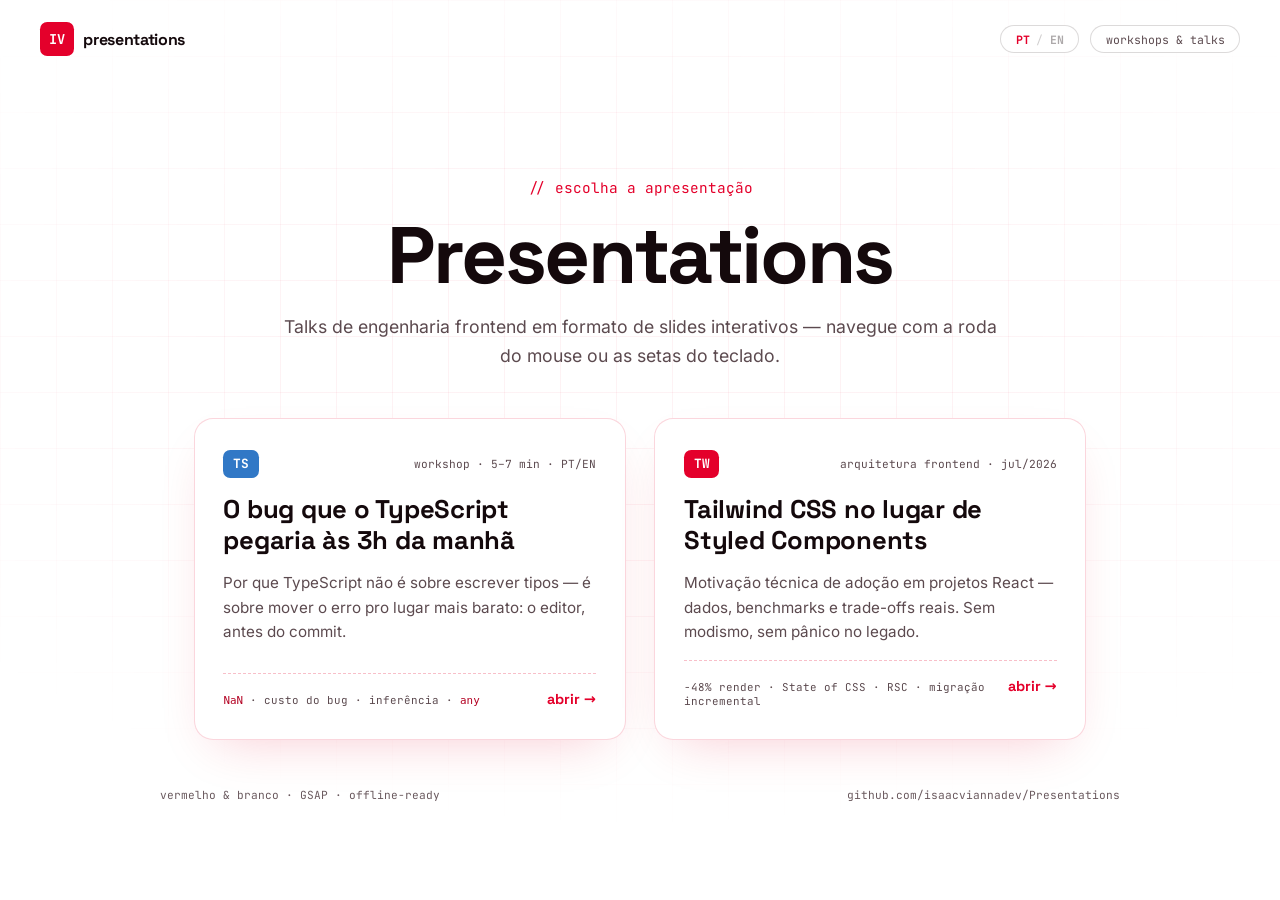
==== commit 18ab837d: "Add global language selection from the hub The hub now has the PT/EN switch and the choice propagate" ====
--- a/index.html
+++ b/index.html
@@ -13,16 +13,23 @@
 
   <nav class="nav">
     <div class="nav__logo"><span class="nav__logo-mark">IV</span><span class="nav__logo-text">presentations</span></div>
-    <div class="nav__tag">workshops &amp; talks</div>
+    <div class="nav__right">
+      <button class="lang-switch" type="button" aria-label="Switch language">
+        <span class="lang-switch__opt is-active" data-lang="pt">PT</span>
+        <span class="lang-switch__sep">/</span>
+        <span class="lang-switch__opt" data-lang="en">EN</span>
+      </button>
+      <div class="nav__tag">workshops &amp; talks</div>
+    </div>
   </nav>
 
   <main class="hub__main">
     <div class="hero__bg-grid" aria-hidden="true"></div>
 
     <header class="hub__header">
-      <p class="hub__kicker">// escolha a apresentação</p>
+      <p class="hub__kicker" data-i18n="hub.kicker">// escolha a apresentação</p>
       <h1 class="hub__title">Presentations</h1>
-      <p class="hub__sub">Talks de engenharia frontend em formato de slides interativos — navegue com a roda do mouse ou as setas do teclado.</p>
+      <p class="hub__sub" data-i18n="hub.sub">Talks de engenharia frontend em formato de slides interativos — navegue com a roda do mouse ou as setas do teclado.</p>
     </header>
 
     <div class="deck-list">
@@ -30,26 +37,26 @@
       <a class="deck" href="typescript/">
         <div class="deck__head">
           <span class="deck__badge deck__badge--ts">TS</span>
-          <span class="deck__meta">workshop · 5–7 min · PT/EN</span>
+          <span class="deck__meta" data-i18n="d1.meta">workshop · 5–7 min · PT/EN</span>
         </div>
-        <h2 class="deck__title">O bug que o TypeScript pegaria às 3h da manhã</h2>
-        <p class="deck__desc">Por que TypeScript não é sobre escrever tipos — é sobre mover o erro pro lugar mais barato: o editor, antes do commit.</p>
+        <h2 class="deck__title" data-i18n="d1.title">O bug que o TypeScript pegaria às 3h da manhã</h2>
+        <p class="deck__desc" data-i18n="d1.desc">Por que TypeScript não é sobre escrever tipos — é sobre mover o erro pro lugar mais barato: o editor, antes do commit.</p>
         <div class="deck__foot">
-          <span class="deck__tags"><code>NaN</code> · custo do bug · inferência · <code>any</code></span>
-          <span class="deck__cta">abrir <span class="deck__arrow">→</span></span>
+          <span class="deck__tags" data-i18n="d1.tags"><code>NaN</code> · custo do bug · inferência · <code>any</code></span>
+          <span class="deck__cta" data-i18n="d1.cta">abrir <span class="deck__arrow">→</span></span>
         </div>
       </a>
 
       <a class="deck" href="tailwind/">
         <div class="deck__head">
           <span class="deck__badge deck__badge--tw">TW</span>
-          <span class="deck__meta">arquitetura frontend · jul/2026</span>
+          <span class="deck__meta" data-i18n="d2.meta">arquitetura frontend · jul/2026</span>
         </div>
-        <h2 class="deck__title">Tailwind CSS no lugar de Styled&nbsp;Components</h2>
-        <p class="deck__desc">Motivação técnica de adoção em projetos React — dados, benchmarks e trade-offs reais. Sem modismo, sem pânico no legado.</p>
+        <h2 class="deck__title" data-i18n="d2.title">Tailwind CSS no lugar de Styled&nbsp;Components</h2>
+        <p class="deck__desc" data-i18n="d2.desc">Motivação técnica de adoção em projetos React — dados, benchmarks e trade-offs reais. Sem modismo, sem pânico no legado.</p>
         <div class="deck__foot">
-          <span class="deck__tags">−48% render · State of CSS · RSC · migração incremental</span>
-          <span class="deck__cta">abrir <span class="deck__arrow">→</span></span>
+          <span class="deck__tags" data-i18n="d2.tags">−48% render · State of CSS · RSC · migração incremental</span>
+          <span class="deck__cta" data-i18n="d2.cta">abrir <span class="deck__arrow">→</span></span>
         </div>
       </a>
 
@@ -61,6 +68,25 @@
     </footer>
   </main>
 
+  <script>
+    // dicionário EN do hub — a lógica de troca vive em i18n.js
+    window.PAGE_META = { pt: "Presentations — Isaac Vianna", en: "Presentations — Isaac Vianna" };
+    window.PAGE_EN = {
+      "hub.kicker": "// pick a presentation",
+      "hub.sub": "Frontend engineering talks as interactive slide decks — navigate with the mouse wheel or the arrow keys.",
+      "d1.meta": "workshop · 5–7 min · PT/EN",
+      "d1.title": "The bug TypeScript would catch at 3 a.m.",
+      "d1.desc": "Why TypeScript isn't about writing types — it's about moving the error to the cheapest place: the editor, before the commit.",
+      "d1.tags": "<code>NaN</code> · cost of a bug · inference · <code>any</code>",
+      "d1.cta": "open <span class=\"deck__arrow\">→</span>",
+      "d2.meta": "frontend architecture · jul/2026",
+      "d2.title": "Tailwind CSS instead of Styled&nbsp;Components",
+      "d2.desc": "Technical case for adoption in React projects — data, benchmarks and real trade-offs. No hype, no legacy panic.",
+      "d2.tags": "−48% render · State of CSS · RSC · incremental migration",
+      "d2.cta": "open <span class=\"deck__arrow\">→</span>",
+    };
+  </script>
+  <script src="i18n.js"></script>
   <script src="vendor/gsap.min.js"></script>
   <script>
     if (!window.matchMedia("(prefers-reduced-motion: reduce)").matches) {
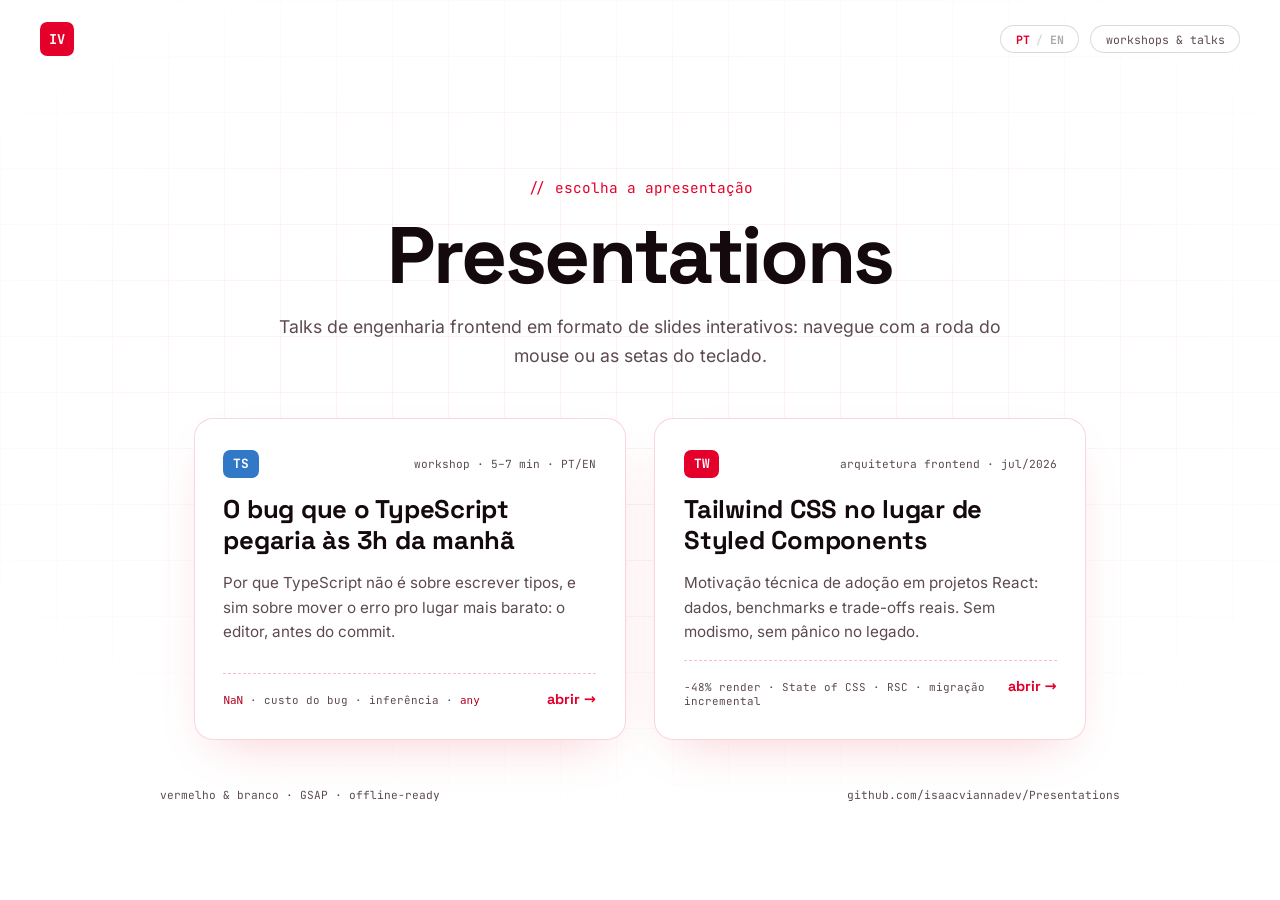
==== commit 93ca4f4d: "Fix heading clipping, marquee placement, nav contrast and dash overuse The hero reveal lines clipped" ====
--- a/index.html
+++ b/index.html
@@ -29,7 +29,7 @@
     <header class="hub__header">
       <p class="hub__kicker" data-i18n="hub.kicker">// escolha a apresentação</p>
       <h1 class="hub__title">Presentations</h1>
-      <p class="hub__sub" data-i18n="hub.sub">Talks de engenharia frontend em formato de slides interativos — navegue com a roda do mouse ou as setas do teclado.</p>
+      <p class="hub__sub" data-i18n="hub.sub">Talks de engenharia frontend em formato de slides interativos: navegue com a roda do mouse ou as setas do teclado.</p>
     </header>
 
     <div class="deck-list">
@@ -40,7 +40,7 @@
           <span class="deck__meta" data-i18n="d1.meta">workshop · 5–7 min · PT/EN</span>
         </div>
         <h2 class="deck__title" data-i18n="d1.title">O bug que o TypeScript pegaria às 3h da manhã</h2>
-        <p class="deck__desc" data-i18n="d1.desc">Por que TypeScript não é sobre escrever tipos — é sobre mover o erro pro lugar mais barato: o editor, antes do commit.</p>
+        <p class="deck__desc" data-i18n="d1.desc">Por que TypeScript não é sobre escrever tipos, e sim sobre mover o erro pro lugar mais barato: o editor, antes do commit.</p>
         <div class="deck__foot">
           <span class="deck__tags" data-i18n="d1.tags"><code>NaN</code> · custo do bug · inferência · <code>any</code></span>
           <span class="deck__cta" data-i18n="d1.cta">abrir <span class="deck__arrow">→</span></span>
@@ -53,7 +53,7 @@
           <span class="deck__meta" data-i18n="d2.meta">arquitetura frontend · jul/2026</span>
         </div>
         <h2 class="deck__title" data-i18n="d2.title">Tailwind CSS no lugar de Styled&nbsp;Components</h2>
-        <p class="deck__desc" data-i18n="d2.desc">Motivação técnica de adoção em projetos React — dados, benchmarks e trade-offs reais. Sem modismo, sem pânico no legado.</p>
+        <p class="deck__desc" data-i18n="d2.desc">Motivação técnica de adoção em projetos React: dados, benchmarks e trade-offs reais. Sem modismo, sem pânico no legado.</p>
         <div class="deck__foot">
           <span class="deck__tags" data-i18n="d2.tags">−48% render · State of CSS · RSC · migração incremental</span>
           <span class="deck__cta" data-i18n="d2.cta">abrir <span class="deck__arrow">→</span></span>
@@ -73,15 +73,15 @@
     window.PAGE_META = { pt: "Presentations — Isaac Vianna", en: "Presentations — Isaac Vianna" };
     window.PAGE_EN = {
       "hub.kicker": "// pick a presentation",
-      "hub.sub": "Frontend engineering talks as interactive slide decks — navigate with the mouse wheel or the arrow keys.",
+      "hub.sub": "Frontend engineering talks as interactive slide decks: navigate with the mouse wheel or the arrow keys.",
       "d1.meta": "workshop · 5–7 min · PT/EN",
       "d1.title": "The bug TypeScript would catch at 3 a.m.",
-      "d1.desc": "Why TypeScript isn't about writing types — it's about moving the error to the cheapest place: the editor, before the commit.",
+      "d1.desc": "Why TypeScript isn't about writing types, but about moving the error to the cheapest place: the editor, before the commit.",
       "d1.tags": "<code>NaN</code> · cost of a bug · inference · <code>any</code>",
       "d1.cta": "open <span class=\"deck__arrow\">→</span>",
       "d2.meta": "frontend architecture · jul/2026",
       "d2.title": "Tailwind CSS instead of Styled&nbsp;Components",
-      "d2.desc": "Technical case for adoption in React projects — data, benchmarks and real trade-offs. No hype, no legacy panic.",
+      "d2.desc": "Technical case for adoption in React projects: data, benchmarks and real trade-offs. No hype, no legacy panic.",
       "d2.tags": "−48% render · State of CSS · RSC · incremental migration",
       "d2.cta": "open <span class=\"deck__arrow\">→</span>",
     };
--- a/styles.css
+++ b/styles.css
@@ -136,7 +136,12 @@
   font-size: 0.85rem;
   font-weight: 700;
 }
-.nav__logo-text { letter-spacing: -0.02em; }
+.nav__logo-text {
+  letter-spacing: -0.02em;
+  /* visível sobre qualquer fundo (painéis vermelhos, fechamento escuro) */
+  color: #fff;
+  mix-blend-mode: difference;
+}
 .nav__right {
   display: flex;
   align-items: center;
@@ -187,7 +192,7 @@
   display: grid;
   place-items: center;
   position: relative;
-  padding: 7rem 2rem 4rem;
+  padding: 7rem 2rem 6.5rem; /* folga p/ o marquee no bottom */
   background: var(--white);
   overflow: hidden;
 }
@@ -224,7 +229,13 @@
 }
 /* EN é mais largo que PT — reduz um pouco p/ manter 1 frase por linha */
 html[lang="en"] .hero__title { font-size: clamp(2.3rem, 6.3vw, 5.3rem); }
-.hero__line { display: block; overflow: hidden; }
+.hero__line {
+  display: block;
+  overflow: hidden;
+  /* expande a caixa de clip do reveal p/ não cortar descendentes e itálico */
+  padding: 0.12em 0.15em;
+  margin: -0.12em -0.15em;
+}
 .hero__line > span { display: inline-block; }
 .hero__red {
   color: var(--red);
@@ -326,14 +337,17 @@
 .t-strike { position: relative; }
 .t-nan { color: #ff4d6d; font-weight: 700; }
 
-/* ---------- Marquee ---------- */
+/* ---------- Marquee (fixado no bottom do hero) ---------- */
 .marquee {
   background: var(--red);
   color: var(--white);
   overflow: hidden;
   padding: 0.9rem 0;
   transform: rotate(-1.2deg) scale(1.02);
-  position: relative;
+  position: absolute;
+  bottom: 0.6rem;
+  left: -2%;
+  right: -2%;
   z-index: 5;
 }
 .marquee__track {
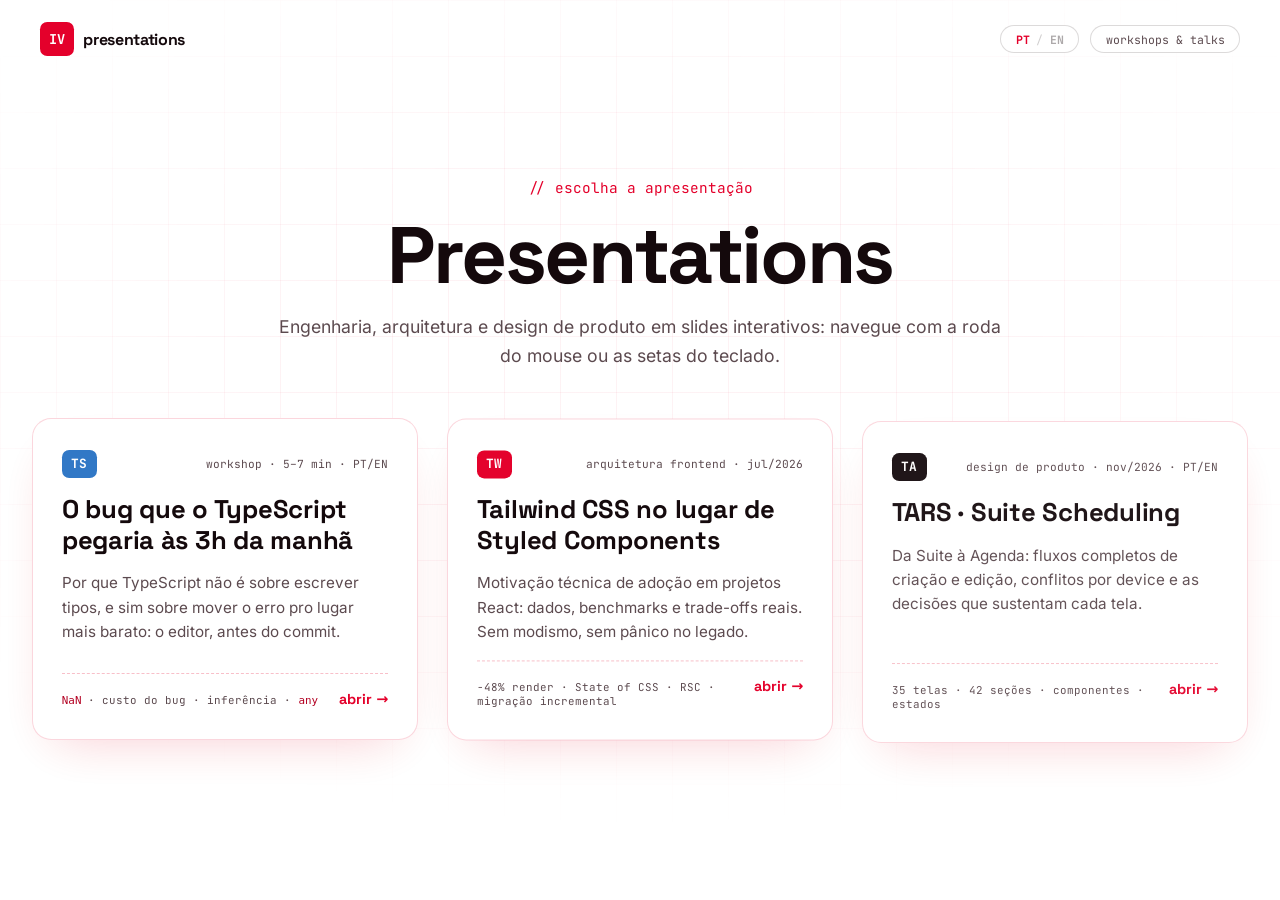
==== commit 1f0acaa0: "Add bilingual TARS Suite Scheduling presentation" ====
--- a/index.html
+++ b/index.html
@@ -4,7 +4,7 @@
   <meta charset="UTF-8" />
   <meta name="viewport" content="width=device-width, initial-scale=1.0" />
   <title>Presentations — Isaac Vianna</title>
-  <meta name="description" content="Seletor de apresentações: workshops e talks de engenharia frontend." />
+  <meta name="description" content="Seletor de apresentações: engenharia frontend, arquitetura e design de produto." />
   <link rel="stylesheet" href="styles.css" />
   <link rel="stylesheet" href="hub.css" />
   <link rel="icon" href="data:image/svg+xml,<svg xmlns='http://www.w3.org/2000/svg' viewBox='0 0 100 100'><rect width='100' height='100' rx='16' fill='%23e4002b'/><text x='50' y='68' font-size='52' text-anchor='middle' fill='white' font-family='monospace' font-weight='bold'>▶</text></svg>" />
@@ -29,7 +29,7 @@
     <header class="hub__header">
       <p class="hub__kicker" data-i18n="hub.kicker">// escolha a apresentação</p>
       <h1 class="hub__title">Presentations</h1>
-      <p class="hub__sub" data-i18n="hub.sub">Talks de engenharia frontend em formato de slides interativos: navegue com a roda do mouse ou as setas do teclado.</p>
+      <p class="hub__sub" data-i18n="hub.sub">Engenharia, arquitetura e design de produto em slides interativos: navegue com a roda do mouse ou as setas do teclado.</p>
     </header>
 
     <div class="deck-list">
@@ -60,6 +60,13 @@
         </div>
       </a>
 
+      <a class="deck" href="scheduling/">
+        <div class="deck__head"><span class="deck__badge deck__badge--tars">TA</span><span class="deck__meta" data-i18n="d3.meta">design de produto · nov/2026 · PT/EN</span></div>
+        <h2 class="deck__title" data-i18n="d3.title">TARS · Suite Scheduling</h2>
+        <p class="deck__desc" data-i18n="d3.desc">Da Suite à Agenda: fluxos completos de criação e edição, conflitos por device e as decisões que sustentam cada tela.</p>
+        <div class="deck__foot"><span class="deck__tags" data-i18n="d3.tags">35 telas · 42 seções · componentes · estados</span><span class="deck__cta" data-i18n="d3.cta">abrir <span class="deck__arrow">→</span></span></div>
+      </a>
+
     </div>
 
     <footer class="hub__footer">
@@ -73,7 +80,7 @@
     window.PAGE_META = { pt: "Presentations — Isaac Vianna", en: "Presentations — Isaac Vianna" };
     window.PAGE_EN = {
       "hub.kicker": "// pick a presentation",
-      "hub.sub": "Frontend engineering talks as interactive slide decks: navigate with the mouse wheel or the arrow keys.",
+      "hub.sub": "Engineering, architecture and product design as interactive slide decks: navigate with the mouse wheel or the arrow keys.",
       "d1.meta": "workshop · 5–7 min · PT/EN",
       "d1.title": "The bug TypeScript would catch at 3 a.m.",
       "d1.desc": "Why TypeScript isn't about writing types, but about moving the error to the cheapest place: the editor, before the commit.",
@@ -84,6 +91,11 @@
       "d2.desc": "Technical case for adoption in React projects: data, benchmarks and real trade-offs. No hype, no legacy panic.",
       "d2.tags": "−48% render · State of CSS · RSC · incremental migration",
       "d2.cta": "open <span class=\"deck__arrow\">→</span>",
+      "d3.meta": "product design · nov/2026 · PT/EN",
+      "d3.title": "TARS · Suite Scheduling",
+      "d3.desc": "From Suite to Agenda: complete creation and editing journeys, device conflicts and the decisions behind each screen.",
+      "d3.tags": "35 screens · 42 sections · components · states",
+      "d3.cta": "open <span class=\"deck__arrow\">→</span>",
     };
   </script>
   <script src="i18n.js"></script>
--- a/styles.css
+++ b/styles.css
@@ -93,6 +93,7 @@
   height: 4px;
   background: transparent;
   z-index: 1000;
+  pointer-events: none; /* não pode interceptar o probe de fundo da nav */
 }
 .progress-bar__fill {
   height: 100%;
@@ -138,9 +139,24 @@
 }
 .nav__logo-text {
   letter-spacing: -0.02em;
-  /* visível sobre qualquer fundo (painéis vermelhos, fechamento escuro) */
-  color: #fff;
-  mix-blend-mode: difference;
+  color: var(--ink);
+  transition: color 0.3s ease;
+}
+
+/* Nav ciente do fundo: main.js marca body[data-nav-theme] conforme a
+   seção sob a nav (clara → texto preto; vermelha/escura → texto branco) */
+body[data-nav-theme="dark"] .nav__logo-text { color: var(--white); }
+body[data-nav-theme="dark"] .nav__tag,
+body[data-nav-theme="dark"] .lang-switch {
+  color: rgba(255, 255, 255, 0.85);
+  background: rgba(20, 9, 12, 0.22);
+  border-color: rgba(255, 255, 255, 0.32);
+}
+body[data-nav-theme="dark"] .lang-switch__opt { color: rgba(255, 255, 255, 0.45); }
+body[data-nav-theme="dark"] .lang-switch__opt.is-active { color: var(--white); }
+body[data-nav-theme="dark"] .lang-switch__sep { color: rgba(255, 255, 255, 0.3); }
+.nav__tag, .lang-switch, .lang-switch__opt, .lang-switch__sep {
+  transition: color 0.3s ease, background-color 0.3s ease, border-color 0.3s ease;
 }
 .nav__right {
   display: flex;
@@ -185,6 +201,19 @@
 }
 .lang-switch__opt.is-active { color: var(--red); }
 .lang-switch__sep { color: rgba(20, 9, 12, 0.2); font-weight: 400; }
+
+/* ---------- Narração on/off ---------- */
+.voice-toggle__label { color: rgba(20, 9, 12, 0.35); }
+.voice-toggle__state {
+  color: rgba(20, 9, 12, 0.35);
+  min-width: 3ch;
+  text-align: center;
+  transition: color 0.25s ease;
+}
+.voice-toggle__state.is-active { color: var(--red); }
+body[data-nav-theme="dark"] .voice-toggle__label { color: rgba(255, 255, 255, 0.45); }
+body[data-nav-theme="dark"] .voice-toggle__state { color: rgba(255, 255, 255, 0.45); }
+body[data-nav-theme="dark"] .voice-toggle__state.is-active { color: var(--white); }
 
 /* ---------- Hero ---------- */
 .hero {
--- a/hub.css
+++ b/hub.css
@@ -51,10 +51,10 @@
 .deck-list {
   position: relative;
   display: grid;
-  grid-template-columns: repeat(2, minmax(20rem, 27rem));
+  grid-template-columns: repeat(3, minmax(0, 27rem));
   gap: 1.8rem;
   width: 100%;
-  max-width: 60rem;
+  max-width: 85rem;
   justify-content: center;
 }
 
@@ -94,6 +94,7 @@
 }
 .deck__badge--ts { background: #3178c6; }
 .deck__badge--tw { background: var(--red); }
+.deck__badge--tars { background: var(--ink); }
 .deck__meta {
   font-family: var(--font-mono);
   font-size: 0.7rem;
@@ -143,7 +144,7 @@
 .hub__footer {
   position: relative;
   width: 100%;
-  max-width: 60rem;
+  max-width: 85rem;
   display: flex;
   justify-content: space-between;
   font-family: var(--font-mono);
@@ -152,6 +153,9 @@
   opacity: 0;
 }
 
+@media (max-width: 1100px) {
+  .deck-list { grid-template-columns: minmax(0, 36rem); }
+}
 @media (max-width: 900px) {
   .deck-list { grid-template-columns: minmax(0, 27rem); }
   .hub__main { padding-top: 6rem; }
